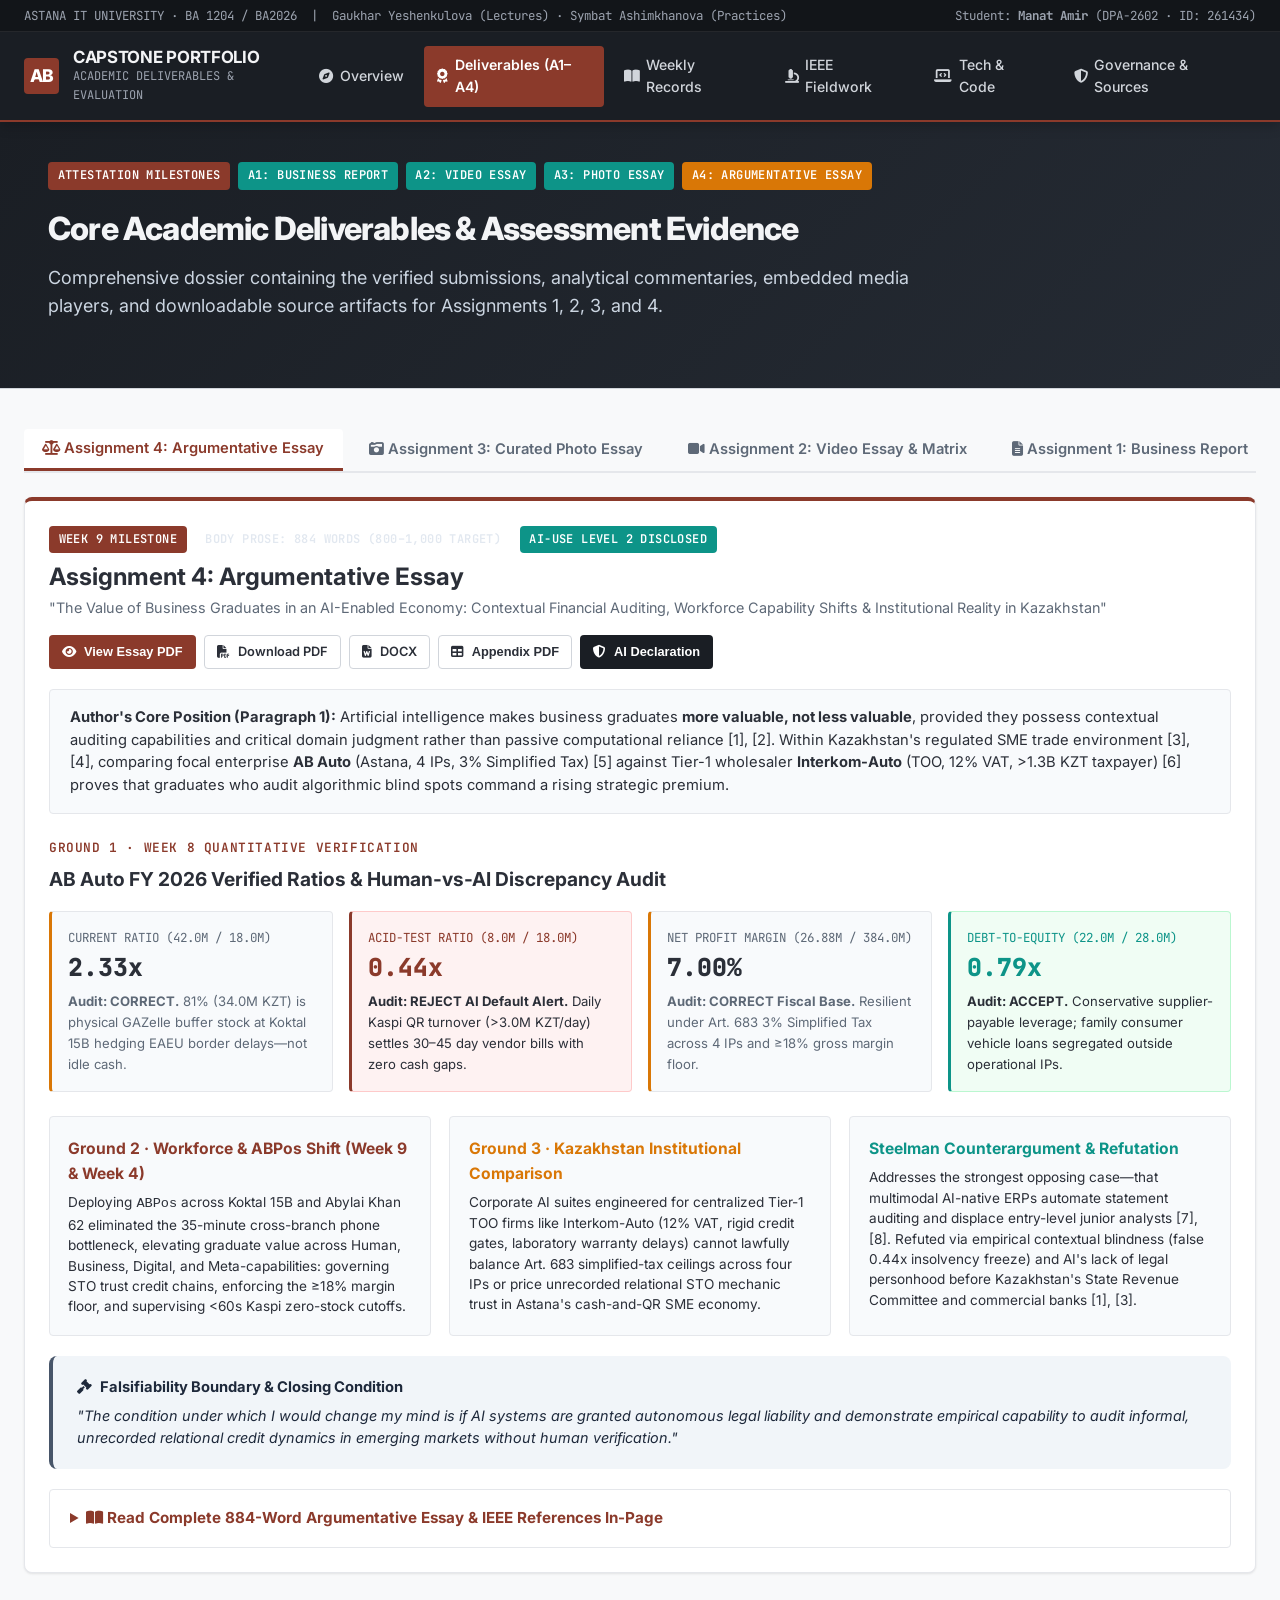
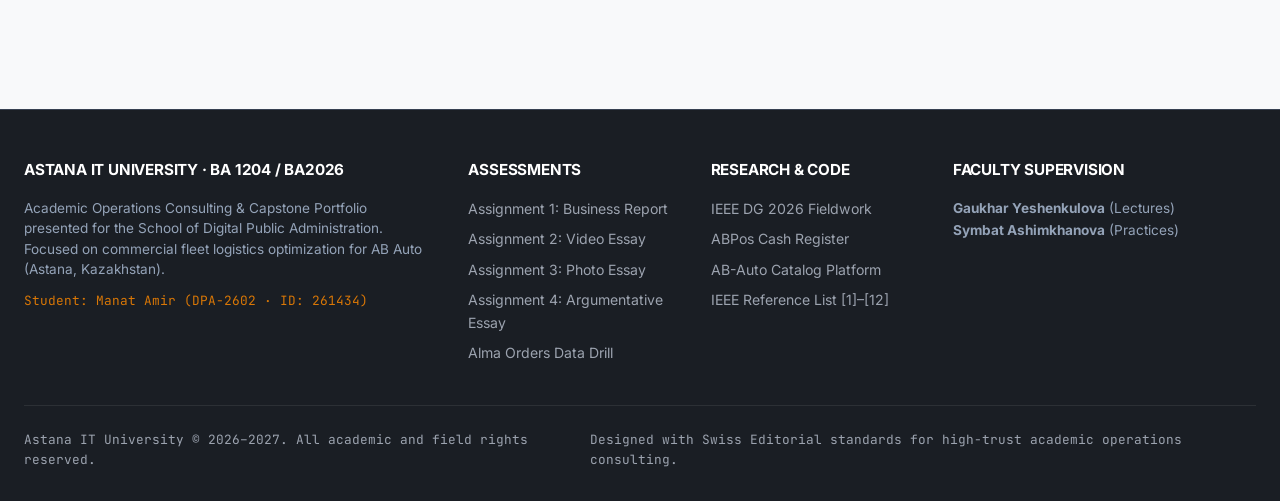
==== deliverables.html @ 792b7ac5 "Update capstone portfolio" ====
<!DOCTYPE html>
<html lang="en">
<head>
  <meta charset="UTF-8">
  <meta name="viewport" content="width=device-width, initial-scale=1.0">
  <title>Deliverables (A1–A4) | BA2026 Capstone Portfolio</title>
  <meta name="description" content="Major Attestation Deliverables: A1 Business Report, A2 Video Essay, A3 Curated Photo Essay, and A4 Argumentative Essay with verified financial ratios, visual plates, and governance controls.">
  <link rel="preconnect" href="https://fonts.googleapis.com">
  <link rel="preconnect" href="https://fonts.gstatic.com" crossorigin>
  <link href="https://fonts.googleapis.com/css2?family=Inter:wght@300;400;500;600;700;800&family=JetBrains+Mono:wght@400;500;600;700&display=swap" rel="stylesheet">
  <link rel="stylesheet" href="https://cdnjs.cloudflare.com/ajax/libs/font-awesome/6.5.2/css/all.min.css">
  <link rel="stylesheet" href="css/style.css">
</head>
<body>

  <!-- Top Academic Notification Bar -->
  <header class="site-header">
    <div class="top-bar">
      <div>
        <span>ASTANA IT UNIVERSITY · BA 1204 / BA2026</span> &nbsp;|&nbsp;
        <span>Gaukhar Yeshenkulova (Lectures) · Symbat Ashimkhanova (Practices)</span>
      </div>
      <div>
        <span>Student: <strong>Manat Amir</strong> (DPA-2602 · ID: 261434)</span>
      </div>
    </div>

    <div class="nav-container">
      <a href="index.html" class="brand-link">
        <div class="brand-logo">AB</div>
        <div class="brand-text">
          <h1>CAPSTONE PORTFOLIO</h1>
          <span>ACADEMIC DELIVERABLES & EVALUATION</span>
        </div>
      </a>

      <button class="mobile-nav-toggle" aria-label="Toggle navigation" aria-expanded="false">
        <i class="fas fa-bars"></i>
      </button>

      <nav class="main-nav">
        <a href="index.html" class="nav-link"><i class="fas fa-compass"></i> Overview</a>
        <a href="deliverables.html" class="nav-link active"><i class="fas fa-award"></i> Deliverables (A1–A4)</a>
        <a href="weekly-records.html" class="nav-link"><i class="fas fa-book-open"></i> Weekly Records</a>
        <a href="field-evidence.html" class="nav-link"><i class="fas fa-microscope"></i> IEEE Fieldwork</a>
        <a href="tech-code.html" class="nav-link"><i class="fas fa-laptop-code"></i> Tech & Code</a>
        <a href="governance-sources.html" class="nav-link"><i class="fas fa-shield-halved"></i> Governance & Sources</a>
      </nav>
    </div>
  </header>

  <!-- Hero Header -->
  <section class="section-hero" style="padding: 2.5rem 1.5rem;">
    <div class="container">
      <div class="hero-meta-badges">
        <span class="badge badge-crimson">Attestation Milestones</span>
        <span class="badge badge-emerald">A1: Business Report</span>
        <span class="badge badge-emerald">A2: Video Essay</span>
        <span class="badge badge-emerald">A3: Photo Essay</span>
        <span class="badge badge-amber">A4: Argumentative Essay</span>
      </div>
      <h1 class="hero-title" style="font-size: 2rem;">
        Core Academic Deliverables & Assessment Evidence
      </h1>
      <p class="hero-subtitle">
        Comprehensive dossier containing the verified submissions, analytical commentaries, embedded media players, and downloadable source artifacts for Assignments 1, 2, 3, and 4.
      </p>
    </div>
  </section>

  <!-- Main Content Container with Tabs -->
  <main class="container" data-tabs>

    <!-- Milestone Navigation Tabs -->
    <div class="tab-nav">
      <button class="tab-btn active" data-tab-target="a4-essay">
        <i class="fas fa-scale-balanced"></i> Assignment 4: Argumentative Essay
      </button>
      <button class="tab-btn" data-tab-target="a3-photo-essay">
        <i class="fas fa-camera-retro"></i> Assignment 3: Curated Photo Essay
      </button>
      <button class="tab-btn" data-tab-target="a2-video">
        <i class="fas fa-video"></i> Assignment 2: Video Essay & Matrix
      </button>
      <button class="tab-btn" data-tab-target="a1-report">
        <i class="fas fa-file-lines"></i> Assignment 1: Business Report
      </button>
    </div>

    <!-- ====================================================================
         TAB 0: ASSIGNMENT 4 (ARGUMENTATIVE ESSAY)
         ==================================================================== -->
    <div id="a4-essay" class="tab-content active">

      <div class="card" style="margin-bottom: 2rem; border-top: 4px solid var(--accent-crimson);">
        <div style="display: flex; justify-content: space-between; align-items: flex-start; flex-wrap: wrap; gap: 1rem; margin-bottom: 1.25rem;">
          <div>
            <div style="display: flex; align-items: center; gap: 0.5rem; margin-bottom: 0.25rem; flex-wrap: wrap;">
              <span class="badge badge-crimson">Week 9 Milestone</span>
              <span class="badge badge-dark">Body Prose: 884 Words (800–1,000 Target)</span>
              <span class="badge badge-emerald">AI-Use Level 2 Disclosed</span>
            </div>
            <h2 style="font-size: 1.5rem; font-weight: 700;">Assignment 4: Argumentative Essay</h2>
            <p style="font-size: 0.9rem; color: var(--text-muted);">
              "The Value of Business Graduates in an AI-Enabled Economy: Contextual Financial Auditing, Workforce Capability Shifts & Institutional Reality in Kazakhstan"
            </p>
          </div>
          <div style="display: flex; gap: 0.5rem; flex-wrap: wrap;">
            <button class="btn btn-crimson btn-sm" data-open-pdf="assets/docs/Amir_DPA2602_BA2026_A4_Essay.pdf" data-pdf-title="Assignment 4: Argumentative Essay (PDF)">
              <i class="fas fa-eye"></i> View Essay PDF
            </button>
            <a href="assets/docs/Amir_DPA2602_BA2026_A4_Essay.pdf" class="btn btn-outline btn-sm" download>
              <i class="fas fa-file-pdf"></i> Download PDF
            </a>
            <a href="assets/docs/Amir_DPA2602_BA2026_A4_Essay.docx" class="btn btn-outline btn-sm" download>
              <i class="fas fa-file-word"></i> DOCX
            </a>
            <button class="btn btn-outline btn-sm" data-open-pdf="assets/docs/Amir_DPA2602_BA2026_A4_Appendix.pdf" data-pdf-title="A4 Supporting Appendix & IEEE Evidence Folder">
              <i class="fas fa-table"></i> Appendix PDF
            </button>
            <button class="btn btn-dark btn-sm" data-open-pdf="assets/docs/Amir_DPA2602_BA2026_A4_AIDeclaration.pdf" data-pdf-title="A4 AI-Use Declaration (Level 2)">
              <i class="fas fa-shield-alt"></i> AI Declaration
            </button>
          </div>
        </div>

        <div style="background: #F8FAFC; border: 1px solid var(--border-subtle); padding: 1rem 1.25rem; border-radius: var(--radius-sm); font-size: 0.92rem; line-height: 1.55; margin-bottom: 1.5rem;">
          <strong>Author's Core Position (Paragraph 1):</strong> Artificial intelligence makes business graduates <strong>more valuable, not less valuable</strong>, provided they possess contextual auditing capabilities and critical domain judgment rather than passive computational reliance [1], [2]. Within Kazakhstan's regulated SME trade environment [3], [4], comparing focal enterprise <strong>AB Auto</strong> (Astana, 4 IPs, 3% Simplified Tax) [5] against Tier-1 wholesaler <strong>Interkom-Auto</strong> (TOO, 12% VAT, &gt;1.3B KZT taxpayer) [6] proves that graduates who audit algorithmic blind spots command a rising strategic premium.
        </div>

        <!-- Week 8 Verified Financial Ratios & Discrepancy Summary -->
        <div class="section-header" style="margin-bottom: 1rem;">
          <span class="section-tag">Ground 1 · Week 8 Quantitative Verification</span>
          <h3 style="font-size: 1.2rem; font-weight: 700;">AB Auto FY 2026 Verified Ratios & Human-vs-AI Discrepancy Audit</h3>
        </div>

        <div style="display: grid; grid-template-columns: repeat(auto-fit, minmax(230px, 1fr)); gap: 1rem; margin-bottom: 1.5rem;">
          <div style="background: #F8FAFC; border: 1px solid var(--border-subtle); border-left: 3px solid var(--accent-amber); padding: 1rem; border-radius: var(--radius-sm);">
            <div style="font-size: 0.78rem; font-family: var(--font-mono); color: var(--text-muted);">CURRENT RATIO (42.0M / 18.0M)</div>
            <div style="font-size: 1.55rem; font-weight: 800; font-family: var(--font-mono); color: var(--text-main);">2.33x</div>
            <div style="font-size: 0.82rem; color: var(--text-muted); margin-top: 0.25rem;">
              <strong>Audit: CORRECT.</strong> 81% (34.0M KZT) is physical GAZelle buffer stock at Koktal 15B hedging EAEU border delays—not idle cash.
            </div>
          </div>

          <div style="background: #FEF2F2; border: 1px solid #FECACA; border-left: 3px solid var(--accent-crimson); padding: 1rem; border-radius: var(--radius-sm);">
            <div style="font-size: 0.78rem; font-family: var(--font-mono); color: var(--accent-crimson);">ACID-TEST RATIO (8.0M / 18.0M)</div>
            <div style="font-size: 1.55rem; font-weight: 800; font-family: var(--font-mono); color: var(--accent-crimson);">0.44x</div>
            <div style="font-size: 0.82rem; color: var(--text-main); margin-top: 0.25rem;">
              <strong>Audit: REJECT AI Default Alert.</strong> Daily Kaspi QR turnover (&gt;3.0M KZT/day) settles 30–45 day vendor bills with zero cash gaps.
            </div>
          </div>

          <div style="background: #F8FAFC; border: 1px solid var(--border-subtle); border-left: 3px solid var(--accent-amber); padding: 1rem; border-radius: var(--radius-sm);">
            <div style="font-size: 0.78rem; font-family: var(--font-mono); color: var(--text-muted);">NET PROFIT MARGIN (26.88M / 384.0M)</div>
            <div style="font-size: 1.55rem; font-weight: 800; font-family: var(--font-mono); color: var(--text-main);">7.00%</div>
            <div style="font-size: 0.82rem; color: var(--text-muted); margin-top: 0.25rem;">
              <strong>Audit: CORRECT Fiscal Base.</strong> Resilient under Art. 683 3% Simplified Tax across 4 IPs and &ge;18% gross margin floor.
            </div>
          </div>

          <div style="background: #F0FDF4; border: 1px solid #BBF7D0; border-left: 3px solid var(--accent-emerald); padding: 1rem; border-radius: var(--radius-sm);">
            <div style="font-size: 0.78rem; font-family: var(--font-mono); color: var(--accent-emerald);">DEBT-TO-EQUITY (22.0M / 28.0M)</div>
            <div style="font-size: 1.55rem; font-weight: 800; font-family: var(--font-mono); color: var(--accent-emerald);">0.79x</div>
            <div style="font-size: 0.82rem; color: var(--text-main); margin-top: 0.25rem;">
              <strong>Audit: ACCEPT.</strong> Conservative supplier-payable leverage; family consumer vehicle loans segregated outside operational IPs.
            </div>
          </div>
        </div>

        <!-- Five-Part Argumentative Breakdown -->
        <div style="display: grid; grid-template-columns: repeat(auto-fit, minmax(280px, 1fr)); gap: 1.15rem; margin-bottom: 1.25rem;">
          <div style="background: #F8FAFC; border: 1px solid var(--border-subtle); padding: 1.15rem; border-radius: var(--radius-sm);">
            <h4 style="font-size: 0.98rem; font-weight: 700; color: var(--accent-crimson); margin-bottom: 0.4rem;">
              Ground 2 · Workforce & ABPos Shift (Week 9 & Week 4)
            </h4>
            <p style="font-size: 0.85rem; color: var(--text-main); line-height: 1.5;">
              Deploying <code>ABPos</code> across Koktal 15B and Abylai Khan 62 eliminated the 35-minute cross-branch phone bottleneck, elevating graduate value across Human, Business, Digital, and Meta-capabilities: governing STO trust credit chains, enforcing the &ge;18% margin floor, and supervising &lt;60s Kaspi zero-stock cutoffs.
            </p>
          </div>

          <div style="background: #F8FAFC; border: 1px solid var(--border-subtle); padding: 1.15rem; border-radius: var(--radius-sm);">
            <h4 style="font-size: 0.98rem; font-weight: 700; color: var(--accent-amber); margin-bottom: 0.4rem;">
              Ground 3 · Kazakhstan Institutional Comparison
            </h4>
            <p style="font-size: 0.85rem; color: var(--text-main); line-height: 1.5;">
              Corporate AI suites engineered for centralized Tier-1 TOO firms like Interkom-Auto (12% VAT, rigid credit gates, laboratory warranty delays) cannot lawfully balance Art. 683 simplified-tax ceilings across four IPs or price unrecorded relational STO mechanic trust in Astana's cash-and-QR SME economy.
            </p>
          </div>

          <div style="background: #F8FAFC; border: 1px solid var(--border-subtle); padding: 1.15rem; border-radius: var(--radius-sm);">
            <h4 style="font-size: 0.98rem; font-weight: 700; color: var(--accent-emerald); margin-bottom: 0.4rem;">
              Steelman Counterargument & Refutation
            </h4>
            <p style="font-size: 0.85rem; color: var(--text-main); line-height: 1.5;">
              Addresses the strongest opposing case—that multimodal AI-native ERPs automate statement auditing and displace entry-level junior analysts [7], [8]. Refuted via empirical contextual blindness (false 0.44x insolvency freeze) and AI's lack of legal personhood before Kazakhstan's State Revenue Committee and commercial banks [1], [3].
            </p>
          </div>
        </div>

        <!-- Mandatory Falsifiability Condition Callout -->
        <div class="alert alert-slate" style="margin-top: 1rem; margin-bottom: 1.25rem;">
          <div class="alert-title"><i class="fas fa-gavel"></i> Falsifiability Boundary & Closing Condition</div>
          <p style="font-size: 0.9rem; font-style: italic;">
            "The condition under which I would change my mind is if AI systems are granted autonomous legal liability and demonstrate empirical capability to audit informal, unrecorded relational credit dynamics in emerging markets without human verification."
          </p>
        </div>

        <!-- Native <details> Expandable Full Essay Reader (accessible to Find-in-page) -->
        <details style="border: 1px solid var(--border-subtle); border-radius: var(--radius-sm); background: #FFF; padding: 1rem 1.25rem;">
          <summary style="cursor: pointer; font-weight: 700; font-size: 0.95rem; color: var(--accent-crimson);">
            <i class="fas fa-book-open"></i> Read Complete 884-Word Argumentative Essay &amp; IEEE References In-Page
          </summary>
          <div style="margin-top: 1rem; padding-top: 1rem; border-top: 1px solid var(--border-subtle); font-size: 0.9rem; line-height: 1.65; color: var(--text-main); display: flex; flex-direction: column; gap: 0.9rem;">
            <div>
              <strong>1. Position (99 words)</strong><br>
              Artificial intelligence makes business graduates more valuable, not less valuable, provided they possess contextual auditing capabilities and critical domain judgment rather than passive computational reliance [1], [2]. As generative models reduce the marginal cost of routine calculation and document drafting toward zero, employer demand shifts decisively from clerical data compilation to institutional verification and accountable governance. Within Kazakhstan's regulated small-enterprise trade environment [3], [4], empirical comparison between focal enterprise AB Auto—a specialized GAZelle light commercial vehicle parts distributor in Astana [5]—and Tier-1 regional wholesaler Interkom-Auto [6] demonstrates that graduates who audit algorithmic blind spots command a rising strategic premium.
            </div>
            <div>
              <strong>2. Ground 1 — Financial Evidence (188 words)</strong><br>
              Financial ratio verification from Week 8 illustrates precisely where algorithmic output ends and graduate value begins. Independently auditing AB Auto's 2026 management accounts and ABPos point-of-sale logs established four baseline indicators: a Current Ratio of 2.33x (42.0M KZT current assets against 18.0M KZT current liabilities), an Acid-Test (Quick) Ratio of 0.44x (8.0M KZT quick cash assets divided by 18.0M KZT current liabilities, excluding 34.0M KZT in parts inventory), a Net Profit Margin of 7.0% (26.88M KZT annual net profit on 384.0M KZT sales), and a Debt-to-Equity ratio of 0.79x (22.0M KZT total liabilities to 28.0M KZT equity) [2], [5]. During our discrepancy audit, an automated AI financial interpreter flagged the 0.44x Acid-Test ratio—well below the textbook 1.0x benchmark [2]—as evidence of imminent bankruptcy and supplier default. A trained human manager, however, audits the operational reality behind the ledger: AB Auto deliberately holds 34.0M KZT in high-demand GAZelle assemblies to buffer cross-border freight delays while generating high daily cash turnover via Kaspi QR (&gt;3.0M KZT/day during peak fleet cycles) [5]. Consequently, supplier payables are settled continuously without cash-flow gaps, proving that financial interpretation without operational context destroys decision quality.
            </div>
            <div>
              <strong>3. Ground 2 — Organizational and Workforce Evidence (190 words)</strong><br>
              Workforce capability mapping from Week 9 and our Week 4 Human-AI operating model confirm that task automation elevates rather than eliminates graduate roles [1], [7], [8]. Deploying the custom ABPos inventory and register architecture across AB Auto's Koktal 15B central warehouse and Abylai Khan 62 retail branch eliminated the 35-minute cross-branch telephone stock-lookup bottleneck that previously paralyzed frontline operators [5]. Freed from repetitive phone polling and manual SKU transcription, the business graduate's contribution migrates upward across four complementary capability pillars [2], [8]. Digitally, the graduate supervises multi-hub database synchronization and automated Kaspi zero-stock delisting triggers rather than keying raw supplier invoices. From a business capability standpoint, the analyst enforces the owner's strict &ge;18% gross margin floor, preventing dynamic marketplace repricing from eroding profitability within AB Auto's 7.0% net margin structure [5]. Crucially, human and meta-capabilities become the enterprise's primary value drivers: cultivating multi-year trust chains with partnering auto repair stations (STOs), negotiating post-repair payment deferrals, and overriding low-confidence OCR part matches through mandatory tactile inspection before defective assemblies reach commercial fleets [1], [5]. Automation thus strips away low-wage clerical friction while magnifying accountable managerial coordination across physical and relational workflows.
            </div>
            <div>
              <strong>4. Ground 3 — Comparative Evidence (Kazakhstan Context) (138 words)</strong><br>
              Comparative benchmarking between Company B and Company A demonstrates why this human premium intensifies within Kazakhstan's institutional landscape [3], [4]. Interkom-Auto (Company A) operates as a consolidated Limited Liability Partnership (TOO) under the General Tax Regime with mandatory 12% VAT, contributing over 1.3B KZT in annual taxes while relying on rigid enterprise ERP credit scoring and multi-day warranty laboratory bureaucracy [6]. Conversely, AB Auto (Company B) operates across four decentralized Individual Proprietorships (IPs) under Article 683 of the Kazakhstan Tax Code, utilizing the 3% Simplified Tax Regime, rapid counter agility, and informal STO trade credit [3], [5]. Off-the-shelf corporate AI systems engineered for centralized firms like Interkom-Auto cannot lawfully balance statutory turnover caps across four IPs or price unrecorded relational mechanic trust in Astana's cash-and-QR SME economy without a human business analyst translating local institutional constraints [3], [4].
            </div>
            <div>
              <strong>5. Counterargument and Refutation (172 words)</strong><br>
              A rigorous opposing case contends that autonomous multimodal AI agents and AI-native ERP suites are rapidly moving beyond arithmetic to automate financial statement interpretation, primary customs manifest auditing, and variance reporting end-to-end [7], [8]. Because entry-level business graduates historically entered organizations as junior analysts performing precisely these diagnostic and reconciliation tasks, proponents of labor displacement argue that autonomous enterprise software compresses junior headcount, severs the entry-level apprenticeship ladder, and depresses graduate market value [8]. While this critique accurately predicts wage compression for passive spreadsheet operators, empirical evidence refutes broader graduate obsolescence on two structural grounds. First, autonomous agents suffer from severe contextual blindness: lacking physical access to Astana's repair economy, AI misdiagnosed AB Auto's 0.44x Acid-Test ratio as imminent insolvency [5], an error that would have frozen profitable STO credit lines if executed autonomously. Second, algorithms lack legal personhood; no AI system can bear fiduciary or statutory accountability before Kazakhstan's State Revenue Committee under Article 683 or sign binding representations to commercial banks when tax or solvency audits are contested [1], [3].
            </div>
            <div>
              <strong>6. Conclusion (97 words)</strong><br>
              Ultimately, artificial intelligence bifurcates rather than diminishes the graduate labor market: it penalizes graduates who merely replicate textbook formulas while rewarding those capable of auditing algorithmic errors against real operational cash flows, fiscal regimes, and stakeholder trust [1], [7]. At AB Auto, pairing ABPos digital speed with human liquidity verification and STO credit governance proves that technological leverage amplifies domain-literate managers [5]. The condition under which I would change my mind is if AI systems are granted autonomous legal liability and demonstrate empirical capability to audit informal, unrecorded relational credit dynamics in emerging markets without human verification.
            </div>
          </div>
        </details>

      </div>
    </div>

    <!-- ====================================================================
         TAB 1: ASSIGNMENT 3 (PHOTO ESSAY)
         ==================================================================== -->
    <div id="a3-photo-essay" class="tab-content">

      <!-- A3 Overview Card -->
      <div class="card" style="margin-bottom: 2rem; border-top: 4px solid var(--accent-crimson);">
        <div style="display: flex; justify-content: space-between; align-items: flex-start; flex-wrap: wrap; gap: 1rem; margin-bottom: 1rem;">
          <div>
            <div style="display: flex; align-items: center; gap: 0.5rem; margin-bottom: 0.25rem;">
              <span class="badge badge-crimson">Week 7 Milestone</span>
              <span class="badge badge-dark">Total Commentary: 460 Words</span>
            </div>
            <h2 style="font-size: 1.5rem; font-weight: 700;">Assignment 3: Curated Photo Essay</h2>
            <p style="font-size: 0.9rem; color: var(--text-muted);">
              "Customer, Technology, and Data Systems Reshaping Value in Astana Commercial Fleet Logistics"
            </p>
          </div>
          <div style="display: flex; gap: 0.5rem; flex-wrap: wrap;">
            <button class="btn btn-crimson btn-sm" data-open-pdf="assets/docs/Amir_DPA2602_BA2026_A3_PhotoEssay.pdf" data-pdf-title="Assignment 3: Photo Essay (PDF)">
              <i class="fas fa-eye"></i> View PDF
            </button>
            <a href="assets/docs/Amir_DPA2602_BA2026_A3_PhotoEssay.pdf" class="btn btn-outline btn-sm" download>
              <i class="fas fa-file-pdf"></i> Download PDF
            </a>
            <a href="assets/docs/Amir_DPA2602_BA2026_A3_PhotoEssay.pptx" class="btn btn-outline btn-sm" download>
              <i class="fas fa-file-powerpoint"></i> PPTX Deck
            </a>
            <button class="btn btn-dark btn-sm" data-open-pdf="assets/docs/Amir_DPA2602_BA2026_A3_AIDeclaration_FILLED.pdf" data-pdf-title="A3 AI-Use Declaration">
              <i class="fas fa-shield-alt"></i> AI Declaration
            </button>
          </div>
        </div>

        <div style="background: #F8FAFC; border: 1px solid var(--border-subtle); padding: 1rem; border-radius: var(--radius-sm); font-size: 0.9rem; line-height: 1.5;">
          <strong>Core Strategic Thesis:</strong> AB Auto (Company B) cuts B2B GAZelle counter lead time from 65 to &lt;15 minutes via AI OCR cataloging, Kaspi cutoffs, and QR bin routing, while human verification governs part quality, four-IP tax caps, and STO credit.
        </div>
      </div>

      <!-- Instructor Feedback Alert Box -->
      <div class="alert alert-amber">
        <div class="alert-title"><i class="fas fa-check-double"></i> Addressed Instructor Feedback (Symbat Ashimkhanova, Practices)</div>
        <p>
          1. <strong>Baseline KPI Traceability:</strong> The 65.0-minute baseline lead time is directly traced to the <em>September 2026 Koktal 15B In-Store Counter Order Logbook</em> across n = 45 morning peak orders (09:00–12:00), showing 35 minutes lost to phone stock checks.<br>
          2. <strong>Empirical 20-SKU Trial:</strong> Confirmed 89.3% reduction in cataloging time (42.0m to 4.5m) and automated zero-stock cutoff in 0.8m (<60 sec) on Russian KraftTech vs. Chinese LYNX clutches.<br>
          3. <strong>Operational Plates:</strong> All 10 high-resolution visual plates rendered below include exact source lines, IEEE citations, and analytical commentaries totaling 460 words (strictly within the 400–500 word limit).
        </p>
      </div>

      <!-- 10 Visual Plates Gallery -->
      <div class="section-header" style="margin-top: 2rem;">
        <span class="section-tag">Visual Plate Archive</span>
        <h3 class="section-heading">Curated 10-Visual Plate Exhibition</h3>
      </div>

      <!-- Visual 1 -->
      <div class="visual-card">
        <div class="visual-img-wrap">
          <img src="assets/visuals/visual_1.png" alt="Visual 1: Operational Architecture">
        </div>
        <div class="visual-body">
          <div class="visual-header">
            <h4 class="visual-title">Visual 1: Dual-Hub Operational Architecture & 4-IP Tax Structure</h4>
            <div>
              <span class="visual-badge">SECTION 1: OVERVIEW</span> &nbsp;
              <span class="word-count-badge">49 words</span>
            </div>
          </div>
          <div class="visual-source">
            <strong>Source:</strong> Author's operational architecture diagram compiled from AB Auto 4-IP registration records and Interkom-Auto B2B portal data [4], [5], [6], [8]. [Layout formatted with Level 2 AI script assistance].
          </div>
          <p class="visual-commentary">
            AB Auto (Company B) creates urban logistics value in Astana by supplying GAZelle spare parts across its Koktal 15B warehouse and Abylai Khan 62 counter under four Individual Proprietorships (IPs) [4, 5, 8]. Unlike Interkom-Auto's (Company A) ERP, AB Auto pairs AI speed with human governance [1, 3, 6].
          </p>
        </div>
      </div>

      <!-- Visual 2 -->
      <div class="visual-card">
        <div class="visual-img-wrap">
          <img src="assets/visuals/visual_2.png" alt="Visual 2: Customer Segmentation">
        </div>
        <div class="visual-body">
          <div class="visual-header">
            <h4 class="visual-title">Visual 2: B2B & B2C Customer Segmentation and Five-Stage Counter Journey</h4>
            <div>
              <span class="visual-badge">SECTION 2: CUSTOMERS (WEEK 6)</span> &nbsp;
              <span class="word-count-badge">43 words</span>
            </div>
          </div>
          <div class="visual-source">
            <strong>Source:</strong> Author's customer journey map synthesized from Weekly Record 6 field interviews and Koktal 15B counter STO credit notebooks [1], [4], [7], [8]. [Layout formatted with Level 2 AI script assistance].
          </div>
          <p class="visual-commentary">
            Weekly Record 6 segments buyers into partnering repair garages (STOs) using five-to-seven-year debt ledgers, corporate fleets like Stolichny Khleb LLP requiring electronic tax invoices (ESF), and cash-sensitive drivers [4, 8]. Because breakdowns halt deliveries, rapid counter dispatch drives value across segments [1, 7].
          </p>
        </div>
      </div>

      <!-- Visual 3 -->
      <div class="visual-card">
        <div class="visual-img-wrap">
          <img src="assets/visuals/visual_3.png" alt="Visual 3: Fleet Downtime Economics">
        </div>
        <div class="visual-body">
          <div class="visual-header">
            <h4 class="visual-title">Visual 3: Fleet Downtime Economics & September 2026 Koktal Logbook Baseline KPI</h4>
            <div>
              <span class="visual-badge">SECTION 2: DOWNTIME ECONOMICS</span> &nbsp;
              <span class="word-count-badge">47 words</span>
            </div>
          </div>
          <div class="visual-source">
            <strong>Source:</strong> Author's time-motion chart from AB Auto's September 2026 Koktal 15B In-Store Counter Order Logbook (n = 45 morning peak B2B orders) and Astana freight data [1], [4], [7]. [Level 2 AI-formatted chart].
          </div>
          <p class="visual-commentary">
            Immobilized GAZelle vans cost fleets over 25,000 KZT daily in lost revenue [4, 7]. Auditing the September 2026 in-store counter order logbook at Koktal 15B (n = 45 peak orders) established our 65-minute baseline Order-to-Dispatch Lead Time, including 35 minutes lost to cross-hub phone checks [1, 4].
          </p>
        </div>
      </div>

      <!-- Visual 4 -->
      <div class="visual-card">
        <div class="visual-img-wrap">
          <img src="assets/visuals/visual_4.png" alt="Visual 4: Omnichannel Touchpoints">
        </div>
        <div class="visual-body">
          <div class="visual-header">
            <h4 class="visual-title">Visual 4: Omnichannel Counter Touchpoints & Ethical Dual-Brand Positioning</h4>
            <div>
              <span class="visual-badge">SECTION 2: TOUCHPOINTS</span> &nbsp;
              <span class="word-count-badge">40 words</span>
            </div>
          </div>
          <div class="visual-source">
            <strong>Source:</strong> Author's omnichannel touchpoint and brand trade-off matrix from Koktal 15B price lists, EAEU freight logs, and Kaspi rules [1], [2], [4], [9]. [Layout formatted with Level 2 AI script assistance].
          </div>
          <p class="visual-commentary">
            One-to-three-day EAEU border delays deplete Russian KraftTech OEM stock, forcing trade-offs with Chinese LYNX substitutes [2, 4]. Across WhatsApp, counter, and Kaspi QR touchpoints, advisors preserve mechanic trust via mandatory verbal warranty disclosures rather than rigid scripts [1, 4, 9].
          </p>
        </div>
      </div>

      <!-- Visual 5 -->
      <div class="visual-card">
        <div class="visual-img-wrap">
          <img src="assets/visuals/visual_5.png" alt="Visual 5: 5 Ps Comparison">
        </div>
        <div class="visual-body">
          <div class="visual-header">
            <h4 class="visual-title">Visual 5: Structured 5 Ps Comparison — Analogue vs. Governed Human + AI Marketing</h4>
            <div>
              <span class="visual-badge">SECTION 3: 5 PS COMPARISON (WEEK 6)</span> &nbsp;
              <span class="word-count-badge">44 words</span>
            </div>
          </div>
          <div class="visual-source">
            <strong>Source:</strong> Author's Week 6 5 Ps marketing evaluation across AB Auto's 4 IPs and OpenStax Ch. 11–12 frameworks [1], [2], [3], [8]. [Layout formatted with Level 2 AI script assistance].
          </div>
          <p class="visual-commentary">
            Comparing human-only versus AI-supported marketing across the 5 Ps shows multimodal vision accelerates OEM cross-referencing, whereas unchecked pricing automation threatens tax compliance [1, 3]. Thus, the Owner enforces an 18% gross margin floor and balances turnover across four IPs under Article 683 [2, 8].
          </p>
        </div>
      </div>

      <!-- Visual 6 -->
      <div class="visual-card">
        <div class="visual-img-wrap">
          <img src="assets/visuals/visual_6.png" alt="Visual 6: Kaspi Trial">
        </div>
        <div class="visual-body">
          <div class="visual-header">
            <h4 class="visual-title">Visual 6: Empirical Kaspi Shop Cataloging & Zero-Stock Cutoff Performance</h4>
            <div>
              <span class="visual-badge">SECTION 3: EMPIRICAL TRIAL (WEEK 6)</span> &nbsp;
              <span class="word-count-badge">42 words</span>
            </div>
          </div>
          <div class="visual-source">
            <strong>Source:</strong> Author's Week 6 empirical trial on n = 20 GAZelle clutch/suspension SKUs on Kaspi Shop and abavto.tilda.ws [1], [4], [5], [9]. [Level 2 AI-formatted chart].
          </div>
          <p class="visual-commentary">
            Our Week 6 trial on 20 GAZelle SKUs proved AI-assisted OCR cataloging cuts Kaspi Shop listing time from 42 to 4.5 minutes and automates zero-stock delisting in under 60 seconds, preventing penalties while preserving human control over cash-versus-QR spreads [1, 5, 9].
          </p>
        </div>
      </div>

      <!-- Visual 7 -->
      <div class="visual-card">
        <div class="visual-img-wrap">
          <img src="assets/visuals/visual_7.png" alt="Visual 7: 5-Stage Workflow">
        </div>
        <div class="visual-body">
          <div class="visual-header">
            <h4 class="visual-title">Visual 7: Five-Stage AI/Data Workflow with Mandatory Stage 3 Tactile Verification</h4>
            <div>
              <span class="visual-badge">SECTION 4: WORKFLOW (WEEK 7)</span> &nbsp;
              <span class="word-count-badge">50 words</span>
            </div>
          </div>
          <div class="visual-source">
            <strong>Source:</strong> Author's Week 7 AI/Data workflow diagram integrating OpenStax Ch. 13 MIS principles and Koktal 15B operational gates [1], [3], [4]. [Layout formatted with Level 2 AI script assistance].
          </div>
          <p class="visual-commentary">
            To eliminate the 35-minute lookup bottleneck, our Week 7 workflow links EAEU invoice and WhatsApp photo intake (Stage 1) to OCR stock matching across four IPs (Stage 2), followed by Senior Storekeeper tactile audits of casting stamps and gasket seals within two minutes (Stage 3) before release [1, 3, 4].
          </p>
        </div>
      </div>

      <!-- Visual 8 -->
      <div class="visual-card">
        <div class="visual-img-wrap">
          <img src="assets/visuals/visual_8.png" alt="Visual 8: QR Bin Layout">
        </div>
        <div class="visual-body">
          <div class="visual-header">
            <h4 class="visual-title">Visual 8: Koktal 15B QR Bin-Tracking Layout & Lead-Time Reduction Waterfall</h4>
            <div>
              <span class="visual-badge">SECTION 4: WAREHOUSE ROUTING</span> &nbsp;
              <span class="word-count-badge">44 words</span>
            </div>
          </div>
          <div class="visual-source">
            <strong>Source:</strong> Author's Koktal 15B warehouse schematic and lead-time waterfall from the September 2026 in-store counter order logbook [1], [2], [4]. [Layout formatted with Level 2 AI script assistance].
          </div>
          <p class="visual-commentary">
            Replacing unindexed shelving at Koktal 15B with mobile QR zone routing cuts physical picking from 7 to 3.5 minutes and eliminates phone delays, reducing Order-to-Dispatch Lead Time from the 65-minute September 2026 Koktal logbook baseline to 11.5 minutes—below our 15-minute target [1, 2, 4].
          </p>
        </div>
      </div>

      <!-- Visual 9 -->
      <div class="visual-card">
        <div class="visual-img-wrap">
          <img src="assets/visuals/visual_9.png" alt="Visual 9: Risk Register">
        </div>
        <div class="visual-body">
          <div class="visual-header">
            <h4 class="visual-title">Visual 9: Seven-Row Governance Risk Register, 15-Min Escalation & 12-Hour Fallback</h4>
            <div>
              <span class="visual-badge">SECTION 5: GOVERNANCE & FALLBACK</span> &nbsp;
              <span class="word-count-badge">58 words</span>
            </div>
          </div>
          <div class="visual-source">
            <strong>Source:</strong> Author's Week 7 Governance Risk Register incorporating CERT/CC controls and Koktal 15B Monday 09:00 stress-test protocols [1], [4], [10]. [Layout formatted with Level 2 AI script assistance].
          </div>
          <p class="visual-commentary">
            Our seven-row risk register enforces CERT/CC two-factor security and strict triggers: if OCR confidence drops below 85% or price variance exceeds &plusmn;10%, review escalates from Senior Storekeeper (2m) to Store Manager (5m) and Owner (15m max) [1, 4, 10]. During Monday 09:00 outages, staff use laminated bin maps and paper ledgers, syncing to 1C within 12 hours [4].
          </p>
        </div>
      </div>

      <!-- Visual 10 -->
      <div class="visual-card">
        <div class="visual-img-wrap">
          <img src="assets/visuals/visual_10.png" alt="Visual 10: Roadmap & Verdicts">
        </div>
        <div class="visual-body">
          <div class="visual-header">
            <h4 class="visual-title">Visual 10: Actionable Implementation Roadmap & Company A → Company B Transfer Verdicts</h4>
            <div>
              <span class="visual-badge">SECTION 6: TRANSFER VERDICTS</span> &nbsp;
              <span class="word-count-badge">43 words</span>
            </div>
          </div>
          <div class="visual-source">
            <strong>Source:</strong> Author's comparative transfer evaluation of Interkom-Auto (Company A) vs. AB Auto (Company B) and 12-week roadmap [1], [3], [4], [6]. [Layout formatted with Level 2 AI script assistance].
          </div>
          <p class="visual-commentary">
            Comparing Interkom-Auto [6], we adopt API zero-stock cutoffs and adapt QR bin routing and human-verified OCR invoice intake [1, 3]. However, we reject Interkom's robotic conveyors and algorithmic credit scoring, which would destroy AB Auto's five-to-seven-year informal STO mechanic credit relationships [4, 6].
          </p>
        </div>
      </div>

    </div>

    <!-- ====================================================================
         TAB 2: ASSIGNMENT 2 (VIDEO ESSAY)
         ==================================================================== -->
    <div id="a2-video" class="tab-content">
      <div class="card" style="margin-bottom: 2rem; border-top: 4px solid var(--accent-amber);">
        <div style="display: flex; justify-content: space-between; align-items: flex-start; flex-wrap: wrap; gap: 1rem; margin-bottom: 1.25rem;">
          <div>
            <div style="display: flex; align-items: center; gap: 0.5rem; margin-bottom: 0.25rem;">
              <span class="badge badge-amber">Attestation 1</span>
              <span class="badge badge-dark">Video Script: 458 Words</span>
              <span class="badge badge-emerald">4-Minute Video Essay</span>
            </div>
            <h2 style="font-size: 1.5rem; font-weight: 700;">Assignment 2: Video Essay & Human–AI Operating Model</h2>
            <p style="font-size: 0.9rem; color: var(--text-muted);">
              "The Human–AI Operating Model for AB Auto: Bottleneck Elimination & Task Allocation"
            </p>
          </div>
          <div style="display: flex; gap: 0.5rem; flex-wrap: wrap;">
            <a href="https://youtu.be/2hJ2DnxRMEQ" target="_blank" rel="noopener noreferrer" class="btn btn-crimson btn-sm">
              <i class="fab fa-youtube"></i> Watch on YouTube
            </a>
            <button class="btn btn-outline btn-sm" data-open-pdf="assets/docs/Manat_Amir_DPA2602_BA2026_A2_Script.pdf" data-pdf-title="Assignment 2: Video Script">
              <i class="fas fa-file-text"></i> Read Script
            </button>
            <button class="btn btn-dark btn-sm" data-open-pdf="assets/docs/Amir_DPA2602_BA2026_A2_Evidence.pdf" data-pdf-title="A2 Evidence Dossier">
              <i class="fas fa-file-pdf"></i> A2 Evidence Dossier
            </button>
          </div>
        </div>

        <!-- Embedded YouTube Video -->
        <div style="position: relative; padding-bottom: 56.25%; height: 0; overflow: hidden; border-radius: var(--radius-md); background: #000; margin-bottom: 1.5rem; border: 1px solid var(--border-dark);">
          <iframe 
            src="https://www.youtube.com/embed/2hJ2DnxRMEQ" 
            title="Assignment 2 Video Essay - Manat Amir (DPA-2602)" 
            style="position: absolute; top: 0; left: 0; width: 100%; height: 100%; border: 0;" 
            allow="accelerometer; autoplay; clipboard-write; encrypted-media; gyroscope; picture-in-picture" 
            allowfullscreen>
          </iframe>
        </div>

        <!-- Video Transcript Breakdown -->
        <div class="section-header">
          <span class="section-tag">Script Breakdown</span>
          <h3 style="font-size: 1.2rem; font-weight: 700;">Four-Minute Narrative Structure</h3>
        </div>

        <div style="display: flex; flex-direction: column; gap: 1rem;">
          <div style="background: #F8FAFC; border-left: 3px solid var(--accent-crimson); padding: 0.85rem 1.25rem; border-radius: var(--radius-sm);">
            <div style="font-family: var(--font-mono); font-size: 0.78rem; font-weight: 700; color: var(--accent-crimson);">
              [0:00 – 0:30] OPENING POSITION & NON-DELEGABLE ACCOUNTABILITY
            </div>
            <p style="font-size: 0.88rem; color: var(--text-main); margin-top: 0.25rem;">
              "For AB Auto, AI must execute high-volume data matching and inventory visibility, while humans must retain non-delegable accountability for trade credit risks, physical parts verification, and supplier warranty negotiations [1], [3]. AI cannot bear legal or financial liabilities [2]."
            </p>
          </div>

          <div style="background: #F8FAFC; border-left: 3px solid var(--accent-amber); padding: 0.85rem 1.25rem; border-radius: var(--radius-sm);">
            <div style="font-family: var(--font-mono); font-size: 0.78rem; font-weight: 700; color: var(--accent-amber);">
              [0:30 – 1:15] CORE PROCESS & THE 35-MINUTE BOTTLENECK
            </div>
            <p style="font-size: 0.88rem; color: var(--text-main); margin-top: 0.25rem;">
              "Currently, commercial GAZelle fleet mechanics face an average order-to-dispatch lead time of 65 minutes during morning peaks [4]. The primary bottleneck is Step 3: manually verifying warehouse bin balances and placing phone calls between Koktal 15B and Abylai Khan, which consumes up to 35 minutes [4]."
            </p>
          </div>

          <div style="background: #F8FAFC; border-left: 3px solid var(--accent-emerald); padding: 0.85rem 1.25rem; border-radius: var(--radius-sm);">
            <div style="font-family: var(--font-mono); font-size: 0.78rem; font-weight: 700; color: var(--accent-emerald);">
              [1:15 – 2:45] THE FOUR TASK ALLOCATION CATEGORIES
            </div>
            <p style="font-size: 0.88rem; color: var(--text-main); margin-top: 0.25rem;">
              "Automated (queries & Kaspi zero-stock delisting); AI Executes with Human Review (OCR manifest intake with Senior Storekeeper verification); Human + AI (counter part matching with credit limit tools); Human Only (physical heavy part staging and STO credit debt negotiations). Crucially, Senior Storekeeper physically inspects casting stamps before release in &lt;2 minutes [1]."
            </p>
          </div>

          <div style="background: #F8FAFC; border-left: 3px solid #4B5563; padding: 0.85rem 1.25rem; border-radius: var(--radius-sm);">
            <div style="font-family: var(--font-mono); font-size: 0.78rem; font-weight: 700; color: #4B5563);">
              [2:45 – 4:00] COMPARISON WITH INTERKOM-AUTO & CLOSE
            </div>
            <p style="font-size: 0.88rem; color: var(--text-main); margin-top: 0.25rem;">
              "We adopt Interkom's automated inventory triggers and adapt invoice OCR [1, 2]. However, we reject algorithmic credit scoring and robotic conveyors [4]. In Astana, AB Auto's moat is informal trust and debt ledgers with local fleet mechanics; replacing this with rigid automated scoring would destroy customer retention [4]."
            </p>
          </div>
        </div>

      </div>
    </div>

    <!-- ====================================================================
         TAB 3: ASSIGNMENT 1 (BUSINESS REPORT)
         ==================================================================== -->
    <div id="a1-report" class="tab-content">
      <div class="card" style="margin-bottom: 2rem; border-top: 4px solid var(--accent-crimson);">
        <div style="display: flex; justify-content: space-between; align-items: flex-start; flex-wrap: wrap; gap: 1rem; margin-bottom: 1.25rem;">
          <div>
            <div style="display: flex; align-items: center; gap: 0.5rem; margin-bottom: 0.25rem;">
              <span class="badge badge-crimson">Week 3 Milestone</span>
              <span class="badge badge-dark">Word Count: 1,288 Words</span>
            </div>
            <h2 style="font-size: 1.5rem; font-weight: 700;">Assignment 1: Business Report</h2>
            <p style="font-size: 0.9rem; color: var(--text-muted);">
              "Comparative Environmental, Operational, and Fiscal Analysis: Company B (AB Auto) vs. Company A (Interkom-Auto)"
            </p>
          </div>
          <div style="display: flex; gap: 0.5rem; flex-wrap: wrap;">
            <button class="btn btn-crimson btn-sm" data-open-pdf="assets/docs/Amir_DPA2602_BA2026_A1_BusinessReport.pdf" data-pdf-title="Assignment 1: Business Report">
              <i class="fas fa-eye"></i> View PDF
            </button>
            <a href="assets/docs/Amir_DPA2602_BA2026_A1_BusinessReport.pdf" class="btn btn-outline btn-sm" download>
              <i class="fas fa-file-pdf"></i> Download PDF
            </a>
          </div>
        </div>

        <!-- Executive Synthesis of A1 -->
        <div style="display: grid; grid-template-columns: repeat(auto-fit, minmax(280px, 1fr)); gap: 1.25rem; margin-bottom: 1.5rem;">
          <div style="background: #F8FAFC; border: 1px solid var(--border-subtle); padding: 1.25rem; border-radius: var(--radius-sm);">
            <h4 style="font-size: 1rem; font-weight: 700; color: var(--accent-crimson); margin-bottom: 0.5rem;">
              1. 4-IP Tax Architecture (Art. 683)
            </h4>
            <p style="font-size: 0.85rem; color: var(--text-main); line-height: 1.5;">
              Bypasses mandatory 12% VAT registration and 20% CIT by operating across 4 family-owned Individual Proprietorships (IPs). Aggregate revenues remain within simplified tax ceilings (3% tax rate under Art. 683, RK Tax Code), eliminating corporate accounting overhead.
            </p>
          </div>

          <div style="background: #F8FAFC; border: 1px solid var(--border-subtle); padding: 1.25rem; border-radius: var(--radius-sm);">
            <h4 style="font-size: 1rem; font-weight: 700; color: var(--accent-amber); margin-bottom: 0.5rem;">
              2. Debt Segregation Strategy
            </h4>
            <p style="font-size: 0.85rem; color: var(--text-main); line-height: 1.5;">
              To preserve business borrowing capacity, major physical capital assets (such as a Toyota Land Cruiser 300) are financed through personal consumer loans held by extended family members rather than the operational IPs, shielding enterprise credit ratings.
            </p>
          </div>

          <div style="background: #F8FAFC; border: 1px solid var(--border-subtle); padding: 1.25rem; border-radius: var(--radius-sm);">
            <h4 style="font-size: 1rem; font-weight: 700; color: var(--accent-emerald); margin-bottom: 0.5rem;">
              3. Relational Trust vs. Bureaucracy
            </h4>
            <p style="font-size: 0.85rem; color: var(--text-main); line-height: 1.5;">
              45% of B2B revenue comes from 4–5 core partner auto repair garages (STOs) with 5–7 years of relational trust. While Interkom imposes multi-day laboratory warranty tests and automated credit checks, AB Auto maintains instant counter dispatch via physical debt ledgers.
            </p>
          </div>
        </div>

        <!-- Embedded Fallback Object -->
        <div style="border: 1px solid var(--border-subtle); border-radius: var(--radius-md); overflow: hidden; background: #FFF; padding: 1.5rem; text-align: center;">
          <h4 style="font-size: 1.05rem; font-weight: 700; margin-bottom: 0.5rem;">Embedded Document Preview</h4>
          <p style="font-size: 0.88rem; color: var(--text-muted); margin-bottom: 1rem;">
            You can preview the full 1,288-word Business Report in high resolution or open it in the interactive modal viewer.
          </p>
          <button class="btn btn-crimson" data-open-pdf="assets/docs/Amir_DPA2602_BA2026_A1_BusinessReport.pdf" data-pdf-title="Assignment 1: Business Report">
            <i class="fas fa-expand"></i> Launch Interactive PDF Reader
          </button>
        </div>

      </div>
    </div>

  </main>

  <!-- Global Footer -->
  <footer class="site-footer">
    <div class="footer-grid">
      <div class="footer-col">
        <h4>ASTANA IT UNIVERSITY · BA 1204 / BA2026</h4>
        <p style="font-size: 0.85rem; line-height: 1.5; margin-top: 0.5rem; color: #94A3B8;">
          Academic Operations Consulting & Capstone Portfolio presented for the School of Digital Public Administration. Focused on commercial fleet logistics optimization for AB Auto (Astana, Kazakhstan).
        </p>
        <p style="font-size: 0.8rem; margin-top: 0.75rem; font-family: var(--font-mono); color: var(--accent-amber);">
          Student: Manat Amir (DPA-2602 · ID: 261434)
        </p>
      </div>

      <div class="footer-col">
        <h4>ASSESSMENTS</h4>
        <ul class="footer-links">
          <li><a href="deliverables.html#a1-report">Assignment 1: Business Report</a></li>
          <li><a href="deliverables.html#a2-video">Assignment 2: Video Essay</a></li>
          <li><a href="deliverables.html#a3-photo-essay">Assignment 3: Photo Essay</a></li>
          <li><a href="deliverables.html#a4-essay">Assignment 4: Argumentative Essay</a></li>
          <li><a href="weekly-records.html#alma-drill">Alma Orders Data Drill</a></li>
        </ul>
      </div>

      <div class="footer-col">
        <h4>RESEARCH & CODE</h4>
        <ul class="footer-links">
          <li><a href="field-evidence.html">IEEE DG 2026 Fieldwork</a></li>
          <li><a href="tech-code.html#abpos">ABPos Cash Register</a></li>
          <li><a href="tech-code.html#ab-auto-website">AB-Auto Catalog Platform</a></li>
          <li><a href="governance-sources.html#references">IEEE Reference List [1]–[12]</a></li>
        </ul>
      </div>

      <div class="footer-col">
        <h4>FACULTY SUPERVISION</h4>
        <p style="font-size: 0.85rem; color: #94A3B8;">
          <strong>Gaukhar Yeshenkulova</strong> (Lectures)<br>
          <strong>Symbat Ashimkhanova</strong> (Practices)
        </p>
      </div>
    </div>

    <div class="footer-bottom">
      <div>Astana IT University © 2026–2027. All academic and field rights reserved.</div>
      <div>Designed with Swiss Editorial standards for high-trust academic operations consulting.</div>
    </div>
  </footer>

  <!-- Modal PDF Viewer Placeholder -->
  <div id="pdfModal" class="modal-overlay" role="dialog" aria-modal="true" aria-labelledby="modalPdfTitle">
    <div class="modal-box">
      <div class="modal-header">
        <h3 id="modalPdfTitle">Academic Document Viewer</h3>
        <div style="display: flex; gap: 0.5rem; align-items: center;">
          <a id="modalPdfDownload" href="#" class="btn btn-amber btn-sm" download><i class="fas fa-download"></i> Download</a>
          <button class="modal-close-btn" aria-label="Close modal">&times;</button>
        </div>
      </div>
      <div class="modal-body">
        <iframe id="modalPdfFrame" src="" title="PDF Document Viewer"></iframe>
      </div>
    </div>
  </div>

  <script src="js/main.js"></script>
</body>
</html>
---- css/style.css ----
/* ==========================================================================
   BA 1204 / BA2026 Capstone Portfolio - Swiss Editorial Theme
   Student: Manat Amir (DPA-2602, ID: 261434)
   Astana IT University · School of Digital Public Administration
   ========================================================================== */

:root {
  --bg-primary: #F8F9FA;
  --bg-secondary: #EDF0F4;
  --bg-card: #FFFFFF;
  --bg-dark: #1A1E24;
  --bg-dark-surface: #252B34;
  --bg-dark-elevated: #2F3642;

  --text-main: #2B2F38;
  --text-muted: #5E6977;
  --text-light: #F3F4F6;
  --text-light-muted: #9CA3AF;

  --border-subtle: #E5E7EB;
  --border-medium: #D1D5DB;
  --border-dark: #374151;

  --accent-crimson: #8B3A2B;
  --accent-crimson-hover: #722E21;
  --accent-crimson-bg: rgba(139, 58, 43, 0.08);

  --accent-amber: #D97706;
  --accent-amber-hover: #B45309;
  --accent-amber-bg: rgba(217, 119, 6, 0.1);

  --accent-emerald: #0D9488;
  --accent-emerald-bg: rgba(13, 148, 136, 0.1);

  --accent-blue: #2563EB;
  --accent-blue-bg: rgba(37, 99, 235, 0.08);

  --font-sans: 'Inter', -apple-system, BlinkMacSystemFont, "Segoe UI", Roboto, sans-serif;
  --font-mono: 'JetBrains Mono', SFMono-Regular, Menlo, Monaco, Consolas, monospace;

  --shadow-sm: 0 1px 3px rgba(0,0,0,0.06), 0 1px 2px rgba(0,0,0,0.04);
  --shadow-md: 0 4px 6px -1px rgba(0,0,0,0.07), 0 2px 4px -1px rgba(0,0,0,0.04);
  --shadow-lg: 0 10px 15px -3px rgba(0,0,0,0.08), 0 4px 6px -2px rgba(0,0,0,0.04);
  --shadow-xl: 0 20px 25px -5px rgba(0,0,0,0.1), 0 10px 10px -5px rgba(0,0,0,0.04);

  --radius-sm: 4px;
  --radius-md: 8px;
  --radius-lg: 12px;
  --radius-full: 9999px;

  --transition: all 0.2s cubic-bezier(0.16, 1, 0.3, 1);
}

*, *::before, *::after {
  box-sizing: border-box;
  margin: 0;
  padding: 0;
}

html {
  font-size: 16px;
  scroll-behavior: smooth;
  -webkit-text-size-adjust: 100%;
}

body {
  font-family: var(--font-sans);
  background-color: var(--bg-primary);
  color: var(--text-main);
  line-height: 1.6;
  -webkit-font-smoothing: antialiased;
  -moz-osx-font-smoothing: grayscale;
}

/* ==========================================================================
   Header & Navigation
   ========================================================================== */
.site-header {
  background-color: var(--bg-dark);
  color: var(--text-light);
  position: sticky;
  top: 0;
  z-index: 1000;
  border-bottom: 2px solid var(--accent-crimson);
  box-shadow: 0 4px 12px rgba(0,0,0,0.2);
}

.top-bar {
  background-color: rgba(0,0,0,0.3);
  padding: 0.35rem 1.5rem;
  font-size: 0.78rem;
  display: flex;
  justify-content: space-between;
  align-items: center;
  border-bottom: 1px solid rgba(255,255,255,0.08);
  font-family: var(--font-mono);
  color: var(--text-light-muted);
}

.top-bar a {
  color: var(--accent-amber);
  text-decoration: none;
  font-weight: 500;
}

.top-bar a:hover {
  text-decoration: underline;
}

.nav-container {
  max-width: 1320px;
  margin: 0 auto;
  padding: 0.85rem 1.5rem;
  display: flex;
  justify-content: space-between;
  align-items: center;
}

.brand-link {
  display: flex;
  align-items: center;
  gap: 0.85rem;
  text-decoration: none;
  color: var(--text-light);
}

.brand-logo {
  width: 36px;
  height: 36px;
  background-color: var(--accent-crimson);
  color: #FFF;
  border-radius: var(--radius-sm);
  display: flex;
  align-items: center;
  justify-content: center;
  font-weight: 800;
  font-size: 1.1rem;
  letter-spacing: -0.5px;
}

.brand-text h1 {
  font-size: 1.05rem;
  font-weight: 700;
  letter-spacing: -0.3px;
  line-height: 1.2;
}

.brand-text span {
  font-size: 0.75rem;
  color: var(--text-light-muted);
  font-family: var(--font-mono);
  display: block;
}

.main-nav {
  display: flex;
  gap: 0.4rem;
  align-items: center;
}

.nav-link {
  color: #D1D5DB;
  text-decoration: none;
  padding: 0.5rem 0.85rem;
  font-size: 0.88rem;
  font-weight: 500;
  border-radius: var(--radius-sm);
  transition: var(--transition);
  display: inline-flex;
  align-items: center;
  gap: 0.4rem;
}

.nav-link:hover {
  color: #FFF;
  background-color: rgba(255,255,255,0.08);
}

.nav-link.active {
  color: #FFF;
  background-color: var(--accent-crimson);
  font-weight: 600;
}

.mobile-nav-toggle {
  display: none;
  background: none;
  border: 1px solid rgba(255,255,255,0.2);
  color: #FFF;
  font-size: 1.2rem;
  padding: 0.4rem 0.65rem;
  border-radius: var(--radius-sm);
  cursor: pointer;
}

/* ==========================================================================
   Layout Containers & Section Typography
   ========================================================================== */
.container {
  max-width: 1320px;
  margin: 0 auto;
  padding: 2.5rem 1.5rem;
}

.section-hero {
  background: linear-gradient(135deg, var(--bg-dark) 0%, var(--bg-dark-surface) 100%);
  color: var(--text-light);
  padding: 3.5rem 1.5rem;
  border-bottom: 1px solid var(--border-medium);
}

.section-hero .container {
  padding-top: 0;
  padding-bottom: 0;
}

.hero-meta-badges {
  display: flex;
  flex-wrap: wrap;
  gap: 0.5rem;
  margin-bottom: 1.25rem;
}

.badge {
  display: inline-flex;
  align-items: center;
  gap: 0.35rem;
  padding: 0.25rem 0.6rem;
  font-size: 0.75rem;
  font-family: var(--font-mono);
  font-weight: 600;
  border-radius: var(--radius-sm);
  text-transform: uppercase;
  letter-spacing: 0.4px;
}

.badge-crimson {
  background-color: var(--accent-crimson);
  color: #FFF;
}

.badge-amber {
  background-color: var(--accent-amber);
  color: #FFF;
}

.badge-emerald {
  background-color: var(--accent-emerald);
  color: #FFF;
}

.badge-dark {
  background-color: rgba(255,255,255,0.12);
  color: #E2E8F0;
  border: 1px solid rgba(255,255,255,0.15);
}

.badge-outline {
  background: transparent;
  border: 1px solid var(--border-medium);
  color: var(--text-muted);
}

.hero-title {
  font-size: 2.25rem;
  font-weight: 800;
  line-height: 1.2;
  letter-spacing: -0.8px;
  margin-bottom: 1rem;
}

.hero-title span {
  color: var(--accent-amber);
}

.hero-subtitle {
  font-size: 1.125rem;
  color: #CBD5E1;
  max-width: 900px;
  line-height: 1.55;
  margin-bottom: 1.75rem;
}

.hero-stats-row {
  display: grid;
  grid-template-columns: repeat(auto-fit, minmax(220px, 1fr));
  gap: 1.25rem;
  margin-top: 2rem;
}

.hero-stat-card {
  background-color: rgba(255,255,255,0.05);
  border: 1px solid rgba(255,255,255,0.1);
  border-radius: var(--radius-md);
  padding: 1.25rem;
  backdrop-filter: blur(8px);
}

.hero-stat-val {
  font-family: var(--font-mono);
  font-size: 1.85rem;
  font-weight: 700;
  color: #FFF;
  line-height: 1.1;
  display: flex;
  align-items: baseline;
  gap: 0.35rem;
}

.hero-stat-val small {
  font-size: 0.85rem;
  font-weight: 500;
  color: var(--accent-amber);
}

.hero-stat-label {
  font-size: 0.82rem;
  color: var(--text-light-muted);
  margin-top: 0.4rem;
  font-weight: 500;
}

/* ==========================================================================
   Section Headers & Cards
   ========================================================================== */
.section-header {
  margin-bottom: 2rem;
}

.section-tag {
  font-family: var(--font-mono);
  font-size: 0.8rem;
  color: var(--accent-crimson);
  font-weight: 600;
  text-transform: uppercase;
  letter-spacing: 0.6px;
  margin-bottom: 0.35rem;
  display: block;
}

.section-heading {
  font-size: 1.75rem;
  font-weight: 700;
  letter-spacing: -0.5px;
  color: var(--text-main);
  line-height: 1.3;
}

.section-desc {
  color: var(--text-muted);
  font-size: 1rem;
  margin-top: 0.5rem;
  max-width: 800px;
}

.card {
  background: var(--bg-card);
  border: 1px solid var(--border-subtle);
  border-radius: var(--radius-md);
  padding: 1.5rem;
  box-shadow: var(--shadow-sm);
  transition: var(--transition);
}

.card:hover {
  box-shadow: var(--shadow-md);
  border-color: var(--border-medium);
}

/* ==========================================================================
   Comparison Grid (Company A vs Company B)
   ========================================================================== */
.comparison-grid {
  display: grid;
  grid-template-columns: 1fr 1fr;
  gap: 1.5rem;
  margin-top: 1.5rem;
}

.company-card {
  border-radius: var(--radius-md);
  padding: 1.75rem;
  border: 1px solid var(--border-subtle);
  background-color: #FFFFFF;
  box-shadow: var(--shadow-sm);
  transition: all 0.25s cubic-bezier(0.16, 1, 0.3, 1);
  position: relative;
}

.company-card:hover {
  box-shadow: 0 12px 24px -6px rgba(0, 0, 0, 0.09), 0 4px 10px -2px rgba(0, 0, 0, 0.04);
  transform: translateY(-2px);
}

/* Company B: Orange (#EA580C) + Deep Slate/Navy (#0F172A) */
.company-card.company-b {
  border-top: 4px solid #EA580C;
  background-color: #FFFFFF;
}

.company-card.company-b:hover {
  border-color: #FED7AA;
  border-top-color: #EA580C;
}

.company-card.company-b .company-name {
  color: #0F172A;
}

.company-card.company-b .company-role {
  color: #C2410C;
  font-weight: 600;
}

.company-card.company-b .param-label {
  color: #0F172A;
  font-weight: 600;
}

.company-card.company-b .param-label-icon {
  color: #EA580C;
  margin-right: 0.4rem;
  font-size: 0.82rem;
}

/* Company A: Teal (#0D9488) + Deep Slate/Navy (#0F172A) */
.company-card.company-a {
  border-top: 4px solid #0D9488;
  background-color: #FFFFFF;
}

.company-card.company-a:hover {
  border-color: #99F6E4;
  border-top-color: #0D9488;
}

.company-card.company-a .company-name {
  color: #0F172A;
}

.company-card.company-a .company-role {
  color: #0F766E;
  font-weight: 600;
}

.company-card.company-a .param-label {
  color: #0F172A;
  font-weight: 600;
}

.company-card.company-a .param-label-icon {
  color: #0D9488;
  margin-right: 0.4rem;
  font-size: 0.82rem;
}

/* Badges for Comparison Grid */
.badge-company-b {
  background-color: #EA580C;
  color: #FFFFFF;
  font-family: var(--font-mono);
  font-size: 0.72rem;
  font-weight: 700;
  letter-spacing: 0.5px;
  padding: 0.28rem 0.65rem;
  border-radius: var(--radius-sm);
  display: inline-flex;
  align-items: center;
  gap: 0.35rem;
}

.badge-company-a {
  background-color: #0F172A;
  color: #2DD4BF;
  border: 1px solid rgba(17, 94, 89, 0.6);
  font-family: var(--font-mono);
  font-size: 0.72rem;
  font-weight: 700;
  letter-spacing: 0.5px;
  padding: 0.28rem 0.65rem;
  border-radius: var(--radius-sm);
  display: inline-flex;
  align-items: center;
  gap: 0.35rem;
}

.badge-taxpayer {
  background-color: #F0FDFA;
  color: #115E59;
  border: 1px solid #99F6E4;
  font-family: var(--font-mono);
  font-size: 0.72rem;
  font-weight: 700;
  letter-spacing: 0.4px;
  padding: 0.28rem 0.65rem;
  border-radius: var(--radius-sm);
  display: inline-flex;
  align-items: center;
  gap: 0.35rem;
}

.company-header {
  display: flex;
  justify-content: space-between;
  align-items: flex-start;
  margin-bottom: 1.25rem;
  padding-bottom: 1rem;
  border-bottom: 1px solid var(--border-subtle);
  gap: 1rem;
}

.company-logo-container {
  width: 44px;
  height: 44px;
  min-width: 44px;
  border-radius: 9999px;
  background-color: #FFFFFF;
  display: flex;
  align-items: center;
  justify-content: center;
  overflow: hidden;
  padding: 2px;
  box-shadow: 0 1px 3px rgba(0,0,0,0.08);
}

.company-logo-container.logo-b {
  border: 1px solid #FED7AA;
}

.company-logo-container.logo-a {
  border: 1px solid #CCFBF1;
}

.company-logo-container img {
  width: 100%;
  height: 100%;
  object-fit: contain;
}

.company-name {
  font-size: 1.35rem;
  font-weight: 700;
  letter-spacing: -0.3px;
}

.company-role {
  font-size: 0.82rem;
  font-family: var(--font-mono);
  margin-top: 0.25rem;
}

.param-list {
  display: flex;
  flex-direction: column;
  gap: 0.85rem;
}

.param-item {
  display: grid;
  grid-template-columns: minmax(175px, 1.3fr) 2.5fr;
  font-size: 0.88rem;
  line-height: 1.5;
  align-items: baseline;
  gap: 0.75rem;
}

.param-label {
  font-weight: 600;
  color: var(--text-main);
  white-space: nowrap;
}

.param-value {
  color: var(--text-main);
}

/* ==========================================================================
   Process Waterfall & Metrics Table
   ========================================================================== */
.waterfall-container {
  display: flex;
  flex-direction: column;
  gap: 0.75rem;
  margin: 1.5rem 0;
}

.waterfall-step {
  display: grid;
  grid-template-columns: 80px 220px 1fr 100px;
  align-items: center;
  background: #FFF;
  border: 1px solid var(--border-subtle);
  border-radius: var(--radius-sm);
  padding: 0.75rem 1rem;
  gap: 1rem;
  font-size: 0.88rem;
}

.waterfall-step.highlight-bottleneck {
  border-left: 4px solid var(--accent-crimson);
  background: #FFF5F5;
}

.waterfall-step.highlight-eliminated {
  border-left: 4px solid var(--accent-emerald);
  background: #F0FDF4;
}

.waterfall-num {
  font-family: var(--font-mono);
  font-weight: 700;
  color: var(--text-muted);
}

.waterfall-title {
  font-weight: 600;
}

.waterfall-bar-wrap {
  width: 100%;
  background: #E5E7EB;
  height: 10px;
  border-radius: var(--radius-full);
  overflow: hidden;
}

.waterfall-bar-fill {
  height: 100%;
  border-radius: var(--radius-full);
  background: var(--accent-crimson);
}

.waterfall-bar-fill.future {
  background: var(--accent-emerald);
}

.waterfall-time {
  font-family: var(--font-mono);
  font-weight: 700;
  text-align: right;
  font-size: 0.85rem;
}

/* ==========================================================================
   Alerts & Callouts
   ========================================================================== */
.alert {
  padding: 1.25rem 1.5rem;
  border-radius: var(--radius-md);
  margin: 1.5rem 0;
  border-left: 4px solid;
  font-size: 0.92rem;
  line-height: 1.55;
}

.alert-title {
  font-weight: 700;
  margin-bottom: 0.35rem;
  display: flex;
  align-items: center;
  gap: 0.5rem;
}

.alert-amber {
  background: var(--accent-amber-bg);
  border-color: var(--accent-amber);
  color: #92400E;
}

.alert-crimson {
  background: var(--accent-crimson-bg);
  border-color: var(--accent-crimson);
  color: #722E21;
}

.alert-emerald {
  background: var(--accent-emerald-bg);
  border-color: var(--accent-emerald);
  color: #065F46;
}

.alert-slate {
  background: #F1F5F9;
  border-color: #475569;
  color: #1E293B;
}

/* ==========================================================================
   Data Tables
   ========================================================================== */
.table-responsive {
  width: 100%;
  overflow-x: auto;
  margin: 1.25rem 0;
  border: 1px solid var(--border-subtle);
  border-radius: var(--radius-md);
  background: #FFF;
}

.data-table {
  width: 100%;
  border-collapse: collapse;
  font-size: 0.88rem;
  text-align: left;
}

.data-table th {
  background-color: var(--bg-dark);
  color: #FFF;
  font-weight: 600;
  padding: 0.75rem 1rem;
  font-family: var(--font-sans);
  font-size: 0.82rem;
  text-transform: uppercase;
  letter-spacing: 0.4px;
}

.data-table td {
  padding: 0.8rem 1rem;
  border-top: 1px solid var(--border-subtle);
  color: var(--text-main);
  vertical-align: top;
}

.data-table tr:hover td {
  background-color: #F8FAFC;
}

.data-table td.code-cell {
  font-family: var(--font-mono);
  font-size: 0.82rem;
}

/* ==========================================================================
   Tabs Component
   ========================================================================== */
.tab-nav {
  display: flex;
  gap: 0.5rem;
  border-bottom: 2px solid var(--border-subtle);
  margin-bottom: 1.5rem;
  overflow-x: auto;
  padding-bottom: 2px;
}

.tab-btn {
  background: none;
  border: none;
  padding: 0.65rem 1.15rem;
  font-family: var(--font-sans);
  font-size: 0.92rem;
  font-weight: 600;
  color: var(--text-muted);
  cursor: pointer;
  border-radius: var(--radius-sm) var(--radius-sm) 0 0;
  transition: var(--transition);
  white-space: nowrap;
}

.tab-btn:hover {
  color: var(--text-main);
  background-color: rgba(0,0,0,0.03);
}

.tab-btn.active {
  color: var(--accent-crimson);
  border-bottom: 3px solid var(--accent-crimson);
  margin-bottom: -2px;
  background-color: #FFF;
}

.tab-content {
  display: none;
}

.tab-content.active {
  display: block;
}

/* ==========================================================================
   Visual Card & Gallery
   ========================================================================== */
.visual-card {
  background: #FFF;
  border: 1px solid var(--border-subtle);
  border-radius: var(--radius-md);
  overflow: hidden;
  box-shadow: var(--shadow-sm);
  margin-bottom: 2rem;
}

.visual-img-wrap {
  position: relative;
  background-color: #0F172A;
  text-align: center;
  border-bottom: 1px solid var(--border-subtle);
}

.visual-img-wrap img {
  max-width: 100%;
  height: auto;
  display: block;
  margin: 0 auto;
}

.visual-body {
  padding: 1.5rem;
}

.visual-header {
  display: flex;
  justify-content: space-between;
  align-items: baseline;
  gap: 1rem;
  margin-bottom: 0.75rem;
}

.visual-title {
  font-size: 1.15rem;
  font-weight: 700;
}

.visual-badge {
  font-family: var(--font-mono);
  font-size: 0.75rem;
  color: var(--accent-crimson);
  font-weight: 700;
}

.visual-source {
  font-size: 0.82rem;
  color: var(--text-muted);
  font-style: italic;
  margin-bottom: 0.85rem;
  padding-bottom: 0.75rem;
  border-bottom: 1px dashed var(--border-subtle);
}

.visual-commentary {
  font-size: 0.94rem;
  line-height: 1.6;
  color: var(--text-main);
}

.word-count-badge {
  font-family: var(--font-mono);
  font-size: 0.75rem;
  background: #F1F5F9;
  padding: 0.15rem 0.45rem;
  border-radius: var(--radius-sm);
  color: #475569;
}

/* ==========================================================================
   Buttons & Links
   ========================================================================== */
.btn {
  display: inline-flex;
  align-items: center;
  justify-content: center;
  gap: 0.5rem;
  padding: 0.65rem 1.25rem;
  font-size: 0.88rem;
  font-weight: 600;
  border-radius: var(--radius-sm);
  text-decoration: none;
  cursor: pointer;
  transition: var(--transition);
  border: 1px solid transparent;
}

.btn-crimson {
  background-color: var(--accent-crimson);
  color: #FFF;
}

.btn-crimson:hover {
  background-color: var(--accent-crimson-hover);
  color: #FFF;
}

.btn-amber {
  background-color: var(--accent-amber);
  color: #FFF;
}

.btn-amber:hover {
  background-color: var(--accent-amber-hover);
  color: #FFF;
}

.btn-dark {
  background-color: var(--bg-dark);
  color: #FFF;
}

.btn-dark:hover {
  background-color: var(--bg-dark-surface);
  color: #FFF;
}

.btn-outline {
  background-color: transparent;
  border-color: var(--border-medium);
  color: var(--text-main);
}

.btn-outline:hover {
  background-color: var(--bg-secondary);
  border-color: var(--border-dark);
}

.btn-sm {
  padding: 0.35rem 0.75rem;
  font-size: 0.8rem;
}

/* ==========================================================================
   Code Showcase & Architecture Blocks
   ========================================================================== */
.code-block {
  background: var(--bg-dark);
  color: #F8FAFC;
  border-radius: var(--radius-md);
  overflow: hidden;
  margin: 1.25rem 0;
  font-family: var(--font-mono);
  font-size: 0.85rem;
  border: 1px solid var(--border-dark);
}

.code-header {
  background: var(--bg-dark-surface);
  padding: 0.6rem 1rem;
  display: flex;
  justify-content: space-between;
  align-items: center;
  border-bottom: 1px solid var(--border-dark);
  font-size: 0.78rem;
  color: var(--text-light-muted);
}

.code-body {
  padding: 1.25rem;
  overflow-x: auto;
  line-height: 1.5;
}

/* ==========================================================================
   Modal PDF & Media Viewer
   ========================================================================== */
.modal-overlay {
  display: none;
  position: fixed;
  top: 0;
  left: 0;
  width: 100%;
  height: 100%;
  background: rgba(0,0,0,0.75);
  z-index: 2000;
  align-items: center;
  justify-content: center;
  padding: 1.5rem;
}

.modal-overlay.active {
  display: flex;
}

.modal-box {
  background: #FFF;
  border-radius: var(--radius-md);
  width: 100%;
  max-width: 1100px;
  height: 90vh;
  display: flex;
  flex-direction: column;
  overflow: hidden;
  box-shadow: var(--shadow-xl);
}

.modal-header {
  padding: 0.85rem 1.25rem;
  background: var(--bg-dark);
  color: #FFF;
  display: flex;
  justify-content: space-between;
  align-items: center;
}

.modal-header h3 {
  font-size: 1rem;
  font-weight: 600;
}

.modal-close-btn {
  background: none;
  border: none;
  color: #FFF;
  font-size: 1.25rem;
  cursor: pointer;
  padding: 0.2rem 0.5rem;
  border-radius: var(--radius-sm);
}

.modal-close-btn:hover {
  background: rgba(255,255,255,0.15);
}

.modal-body {
  flex: 1;
  background: #525659;
  position: relative;
}

.modal-body iframe, .modal-body object {
  width: 100%;
  height: 100%;
  border: none;
}

/* ==========================================================================
   Footer
   ========================================================================== */
.site-footer {
  background-color: var(--bg-dark);
  color: var(--text-light-muted);
  border-top: 1px solid var(--border-dark);
  padding: 3rem 1.5rem 2rem;
  font-size: 0.88rem;
  margin-top: 4rem;
}

.footer-grid {
  max-width: 1320px;
  margin: 0 auto;
  display: grid;
  grid-template-columns: 2fr 1fr 1fr 1.5fr;
  gap: 2.5rem;
  margin-bottom: 2.5rem;
}

.footer-col h4 {
  color: #FFF;
  font-size: 0.95rem;
  font-weight: 700;
  margin-bottom: 1rem;
  letter-spacing: -0.2px;
}

.footer-links {
  list-style: none;
  display: flex;
  flex-direction: column;
  gap: 0.5rem;
}

.footer-links a {
  color: var(--text-light-muted);
  text-decoration: none;
  transition: var(--transition);
}

.footer-links a:hover {
  color: #FFF;
}

.footer-bottom {
  max-width: 1320px;
  margin: 0 auto;
  padding-top: 1.5rem;
  border-top: 1px solid rgba(255,255,255,0.08);
  display: flex;
  justify-content: space-between;
  align-items: center;
  font-size: 0.8rem;
  font-family: var(--font-mono);
}

/* ==========================================================================
   Responsive Breakpoints
   ========================================================================== */
@media (max-width: 1024px) {
  .comparison-grid {
    grid-template-columns: 1fr;
  }
  .footer-grid {
    grid-template-columns: 1fr 1fr;
  }
}

@media (max-width: 768px) {
  .top-bar {
    display: none;
  }
  .main-nav {
    display: none;
    position: absolute;
    top: 100%;
    left: 0;
    width: 100%;
    background-color: var(--bg-dark);
    flex-direction: column;
    padding: 1rem;
    border-top: 1px solid var(--border-dark);
    box-shadow: 0 10px 15px rgba(0,0,0,0.3);
  }
  .main-nav.show {
    display: flex;
  }
  .mobile-nav-toggle {
    display: block;
  }
  .hero-title {
    font-size: 1.75rem;
  }
  .waterfall-step {
    grid-template-columns: 1fr;
    gap: 0.5rem;
  }
  .footer-grid {
    grid-template-columns: 1fr;
  }
  .footer-bottom {
    flex-direction: column;
    gap: 0.75rem;
    text-align: center;
  }
}
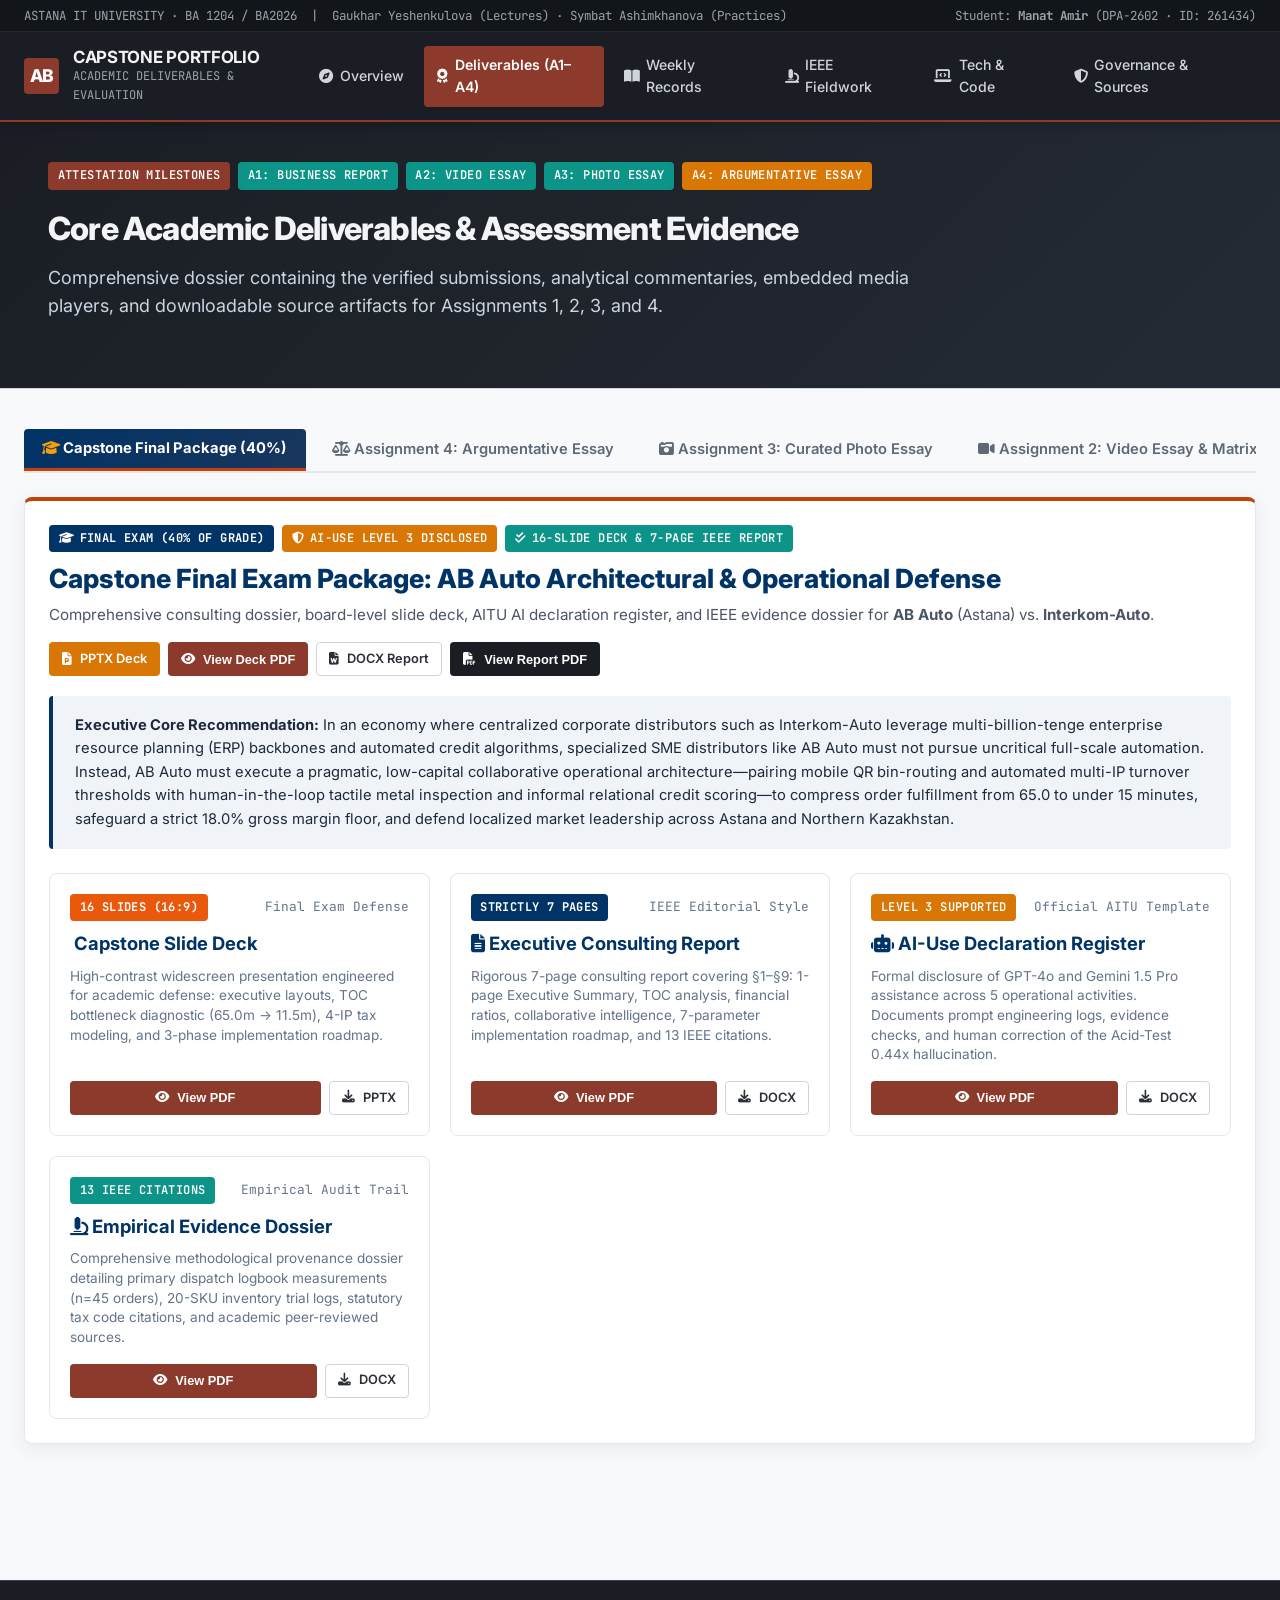
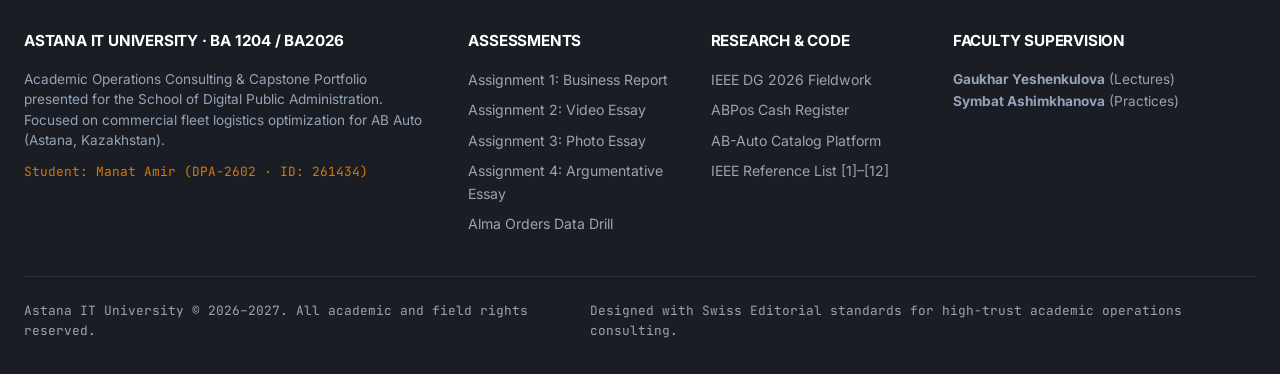
==== commit ce5da770: "Upload Capstone final documents and update portfolio pages" ====
--- a/deliverables.html
+++ b/deliverables.html
@@ -73,7 +73,10 @@
 
     <!-- Milestone Navigation Tabs -->
     <div class="tab-nav">
-      <button class="tab-btn active" data-tab-target="a4-essay">
+      <button class="tab-btn active" data-tab-target="capstone-final" style="background: linear-gradient(135deg, #003366 0%, #1A365D 100%); color: #FFF; font-weight: 700; border-bottom: 3px solid #C2410C;">
+        <i class="fas fa-graduation-cap" style="color: #F59E0B;"></i> Capstone Final Package (40%)
+      </button>
+      <button class="tab-btn" data-tab-target="a4-essay">
         <i class="fas fa-scale-balanced"></i> Assignment 4: Argumentative Essay
       </button>
       <button class="tab-btn" data-tab-target="a3-photo-essay">
@@ -88,9 +91,155 @@
     </div>
 
     <!-- ====================================================================
+         TAB: CAPSTONE FINAL EXAM DEFENSE PACKAGE (40%)
+         ==================================================================== -->
+    <div id="capstone-final" class="tab-content active">
+
+      <!-- Official Defense Announcement Card -->
+      <div class="card" style="margin-bottom: 2rem; border-top: 4px solid #C2410C; background: #FFFFFF; box-shadow: 0 4px 20px rgba(0, 51, 102, 0.08);">
+        <div style="display: flex; justify-content: space-between; align-items: flex-start; flex-wrap: wrap; gap: 1rem; margin-bottom: 1.25rem;">
+          <div>
+            <div style="display: flex; align-items: center; gap: 0.5rem; margin-bottom: 0.35rem; flex-wrap: wrap;">
+              <span class="badge" style="background: #003366; color: #FFFFFF; font-weight: 700;"><i class="fas fa-graduation-cap"></i> Final Exam (40% of Grade)</span>
+              <span class="badge badge-amber"><i class="fas fa-shield-halved"></i> AI-Use Level 3 Disclosed</span>
+              <span class="badge badge-emerald"><i class="fas fa-check-double"></i> 16-Slide Deck &amp; 7-Page IEEE Report</span>
+            </div>
+            <h2 style="font-size: 1.65rem; font-weight: 800; color: #003366; margin-top: 0.25rem;">
+              Capstone Final Exam Package: AB Auto Architectural &amp; Operational Defense
+            </h2>
+            <p style="font-size: 0.95rem; color: #4A5568; line-height: 1.5; margin-top: 0.25rem;">
+              Comprehensive consulting dossier, board-level slide deck, AITU AI declaration register, and IEEE evidence dossier for <strong>AB Auto</strong> (Astana) vs. <strong>Interkom-Auto</strong>.
+            </p>
+          </div>
+          <div style="display: flex; gap: 0.5rem; flex-wrap: wrap;">
+            <a href="assets/docs/MANAT_DPA2602_BA2026_Capstone_Deck.pptx" class="btn btn-amber btn-sm" download>
+              <i class="fas fa-file-powerpoint"></i> PPTX Deck
+            </a>
+            <button class="btn btn-crimson btn-sm" data-open-pdf="assets/docs/MANAT_DPA2602_BA2026_Capstone_Deck.pdf" data-pdf-title="Capstone Defense Deck (16 Slides PDF)">
+              <i class="fas fa-eye"></i> View Deck PDF
+            </button>
+            <a href="assets/docs/MANAT_DPA2602_BA2026_Capstone_Report.docx" class="btn btn-outline btn-sm" download>
+              <i class="fas fa-file-word"></i> DOCX Report
+            </a>
+            <button class="btn btn-dark btn-sm" data-open-pdf="assets/docs/MANAT_DPA2602_BA2026_Capstone_Report.pdf" data-pdf-title="Capstone Executive Consulting Report (7 Pages PDF)">
+              <i class="fas fa-file-pdf"></i> View Report PDF
+            </button>
+          </div>
+        </div>
+
+        <div style="background: #F0F4F8; border-left: 4px solid #003366; padding: 1.1rem 1.35rem; border-radius: 4px; font-size: 0.92rem; line-height: 1.6; margin-bottom: 1.5rem; color: #1E293B;">
+          <strong>Executive Core Recommendation:</strong> In an economy where centralized corporate distributors such as Interkom-Auto leverage multi-billion-tenge enterprise resource planning (ERP) backbones and automated credit algorithms, specialized SME distributors like AB Auto must not pursue uncritical full-scale automation. Instead, AB Auto must execute a pragmatic, low-capital collaborative operational architecture—pairing mobile QR bin-routing and automated multi-IP turnover thresholds with human-in-the-loop tactile metal inspection and informal relational credit scoring—to compress order fulfillment from 65.0 to under 15 minutes, safeguard a strict 18.0% gross margin floor, and defend localized market leadership across Astana and Northern Kazakhstan.
+        </div>
+
+        <!-- 4 Deliverable Cards Grid -->
+        <div style="display: grid; grid-template-columns: repeat(auto-fit, minmax(290px, 1fr)); gap: 1.25rem;">
+          
+          <!-- Card 1: Slide Deck -->
+          <div style="border: 1px solid #E2E8F0; border-radius: 8px; padding: 1.25rem; background: #FFFFFF; display: flex; flex-direction: column; justify-content: space-between;">
+            <div>
+              <div style="display: flex; justify-content: space-between; align-items: center; margin-bottom: 0.5rem;">
+                <span class="badge" style="background: #EA580C; color: #FFF; font-weight: 700;">16 Slides (16:9)</span>
+                <span style="font-size: 0.8rem; font-family: var(--font-mono); color: #64748B;">Final Exam Defense</span>
+              </div>
+              <h3 style="font-size: 1.15rem; font-weight: 700; color: #003366; margin-bottom: 0.5rem;">
+                <i class="fas fa-presentation-screen text-amber"></i> Capstone Slide Deck
+              </h3>
+              <p style="font-size: 0.85rem; color: #64748B; line-height: 1.45; margin-bottom: 1rem;">
+                High-contrast widescreen presentation engineered for academic defense: executive layouts, TOC bottleneck diagnostic (65.0m &rarr; 11.5m), 4-IP tax modeling, and 3-phase implementation roadmap.
+              </p>
+            </div>
+            <div style="display: flex; gap: 0.5rem; flex-wrap: wrap; margin-top: auto;">
+              <button class="btn btn-crimson btn-sm" style="flex: 1;" data-open-pdf="assets/docs/MANAT_DPA2602_BA2026_Capstone_Deck.pdf" data-pdf-title="Capstone Slide Deck (16:9 PDF)">
+                <i class="fas fa-eye"></i> View PDF
+              </button>
+              <a href="assets/docs/MANAT_DPA2602_BA2026_Capstone_Deck.pptx" class="btn btn-outline btn-sm" download>
+                <i class="fas fa-download"></i> PPTX
+              </a>
+            </div>
+          </div>
+
+          <!-- Card 2: Executive Report -->
+          <div style="border: 1px solid #E2E8F0; border-radius: 8px; padding: 1.25rem; background: #FFFFFF; display: flex; flex-direction: column; justify-content: space-between;">
+            <div>
+              <div style="display: flex; justify-content: space-between; align-items: center; margin-bottom: 0.5rem;">
+                <span class="badge" style="background: #003366; color: #FFF; font-weight: 700;">Strictly 7 Pages</span>
+                <span style="font-size: 0.8rem; font-family: var(--font-mono); color: #64748B;">IEEE Editorial Style</span>
+              </div>
+              <h3 style="font-size: 1.15rem; font-weight: 700; color: #003366; margin-bottom: 0.5rem;">
+                <i class="fas fa-file-alt text-crimson"></i> Executive Consulting Report
+              </h3>
+              <p style="font-size: 0.85rem; color: #64748B; line-height: 1.45; margin-bottom: 1rem;">
+                Rigorous 7-page consulting report covering &sect;1&ndash;&sect;9: 1-page Executive Summary, TOC analysis, financial ratios, collaborative intelligence, 7-parameter implementation roadmap, and 13 IEEE citations.
+              </p>
+            </div>
+            <div style="display: flex; gap: 0.5rem; flex-wrap: wrap; margin-top: auto;">
+              <button class="btn btn-crimson btn-sm" style="flex: 1;" data-open-pdf="assets/docs/MANAT_DPA2602_BA2026_Capstone_Report.pdf" data-pdf-title="Capstone Executive Report (7 Pages PDF)">
+                <i class="fas fa-eye"></i> View PDF
+              </button>
+              <a href="assets/docs/MANAT_DPA2602_BA2026_Capstone_Report.docx" class="btn btn-outline btn-sm" download>
+                <i class="fas fa-download"></i> DOCX
+              </a>
+            </div>
+          </div>
+
+          <!-- Card 3: AI-Use Declaration -->
+          <div style="border: 1px solid #E2E8F0; border-radius: 8px; padding: 1.25rem; background: #FFFFFF; display: flex; flex-direction: column; justify-content: space-between;">
+            <div>
+              <div style="display: flex; justify-content: space-between; align-items: center; margin-bottom: 0.5rem;">
+                <span class="badge badge-amber">Level 3 Supported</span>
+                <span style="font-size: 0.8rem; font-family: var(--font-mono); color: #64748B;">Official AITU Template</span>
+              </div>
+              <h3 style="font-size: 1.15rem; font-weight: 700; color: #003366; margin-bottom: 0.5rem;">
+                <i class="fas fa-robot text-dark"></i> AI-Use Declaration Register
+              </h3>
+              <p style="font-size: 0.85rem; color: #64748B; line-height: 1.45; margin-bottom: 1rem;">
+                Formal disclosure of GPT-4o and Gemini 1.5 Pro assistance across 5 operational activities. Documents prompt engineering logs, evidence checks, and human correction of the Acid-Test 0.44x hallucination.
+              </p>
+            </div>
+            <div style="display: flex; gap: 0.5rem; flex-wrap: wrap; margin-top: auto;">
+              <button class="btn btn-crimson btn-sm" style="flex: 1;" data-open-pdf="assets/docs/MANAT_DPA2602_BA2026_Capstone_AI_Declaration.pdf" data-pdf-title="Capstone AI-Use Declaration (Level 3 PDF)">
+                <i class="fas fa-eye"></i> View PDF
+              </button>
+              <a href="assets/docs/MANAT_DPA2602_BA2026_Capstone_AI_Declaration.docx" class="btn btn-outline btn-sm" download>
+                <i class="fas fa-download"></i> DOCX
+              </a>
+            </div>
+          </div>
+
+          <!-- Card 4: Evidence Dossier -->
+          <div style="border: 1px solid #E2E8F0; border-radius: 8px; padding: 1.25rem; background: #FFFFFF; display: flex; flex-direction: column; justify-content: space-between;">
+            <div>
+              <div style="display: flex; justify-content: space-between; align-items: center; margin-bottom: 0.5rem;">
+                <span class="badge badge-emerald">13 IEEE Citations</span>
+                <span style="font-size: 0.8rem; font-family: var(--font-mono); color: #64748B;">Empirical Audit Trail</span>
+              </div>
+              <h3 style="font-size: 1.15rem; font-weight: 700; color: #003366; margin-bottom: 0.5rem;">
+                <i class="fas fa-microscope text-emerald"></i> Empirical Evidence Dossier
+              </h3>
+              <p style="font-size: 0.85rem; color: #64748B; line-height: 1.45; margin-bottom: 1rem;">
+                Comprehensive methodological provenance dossier detailing primary dispatch logbook measurements (n=45 orders), 20-SKU inventory trial logs, statutory tax code citations, and academic peer-reviewed sources.
+              </p>
+            </div>
+            <div style="display: flex; gap: 0.5rem; flex-wrap: wrap; margin-top: auto;">
+              <button class="btn btn-crimson btn-sm" style="flex: 1;" data-open-pdf="assets/docs/MANAT_DPA2602_BA2026_Capstone_Evidence.pdf" data-pdf-title="Capstone Empirical Evidence Dossier (IEEE PDF)">
+                <i class="fas fa-eye"></i> View PDF
+              </button>
+              <a href="assets/docs/MANAT_DPA2602_BA2026_Capstone_Evidence.docx" class="btn btn-outline btn-sm" download>
+                <i class="fas fa-download"></i> DOCX
+              </a>
+            </div>
+          </div>
+
+        </div>
+
+      </div>
+
+    </div>
+
+    <!-- ====================================================================
          TAB 0: ASSIGNMENT 4 (ARGUMENTATIVE ESSAY)
          ==================================================================== -->
-    <div id="a4-essay" class="tab-content active">
+    <div id="a4-essay" class="tab-content">
 
       <div class="card" style="margin-bottom: 2rem; border-top: 4px solid var(--accent-crimson);">
         <div style="display: flex; justify-content: space-between; align-items: flex-start; flex-wrap: wrap; gap: 1rem; margin-bottom: 1.25rem;">
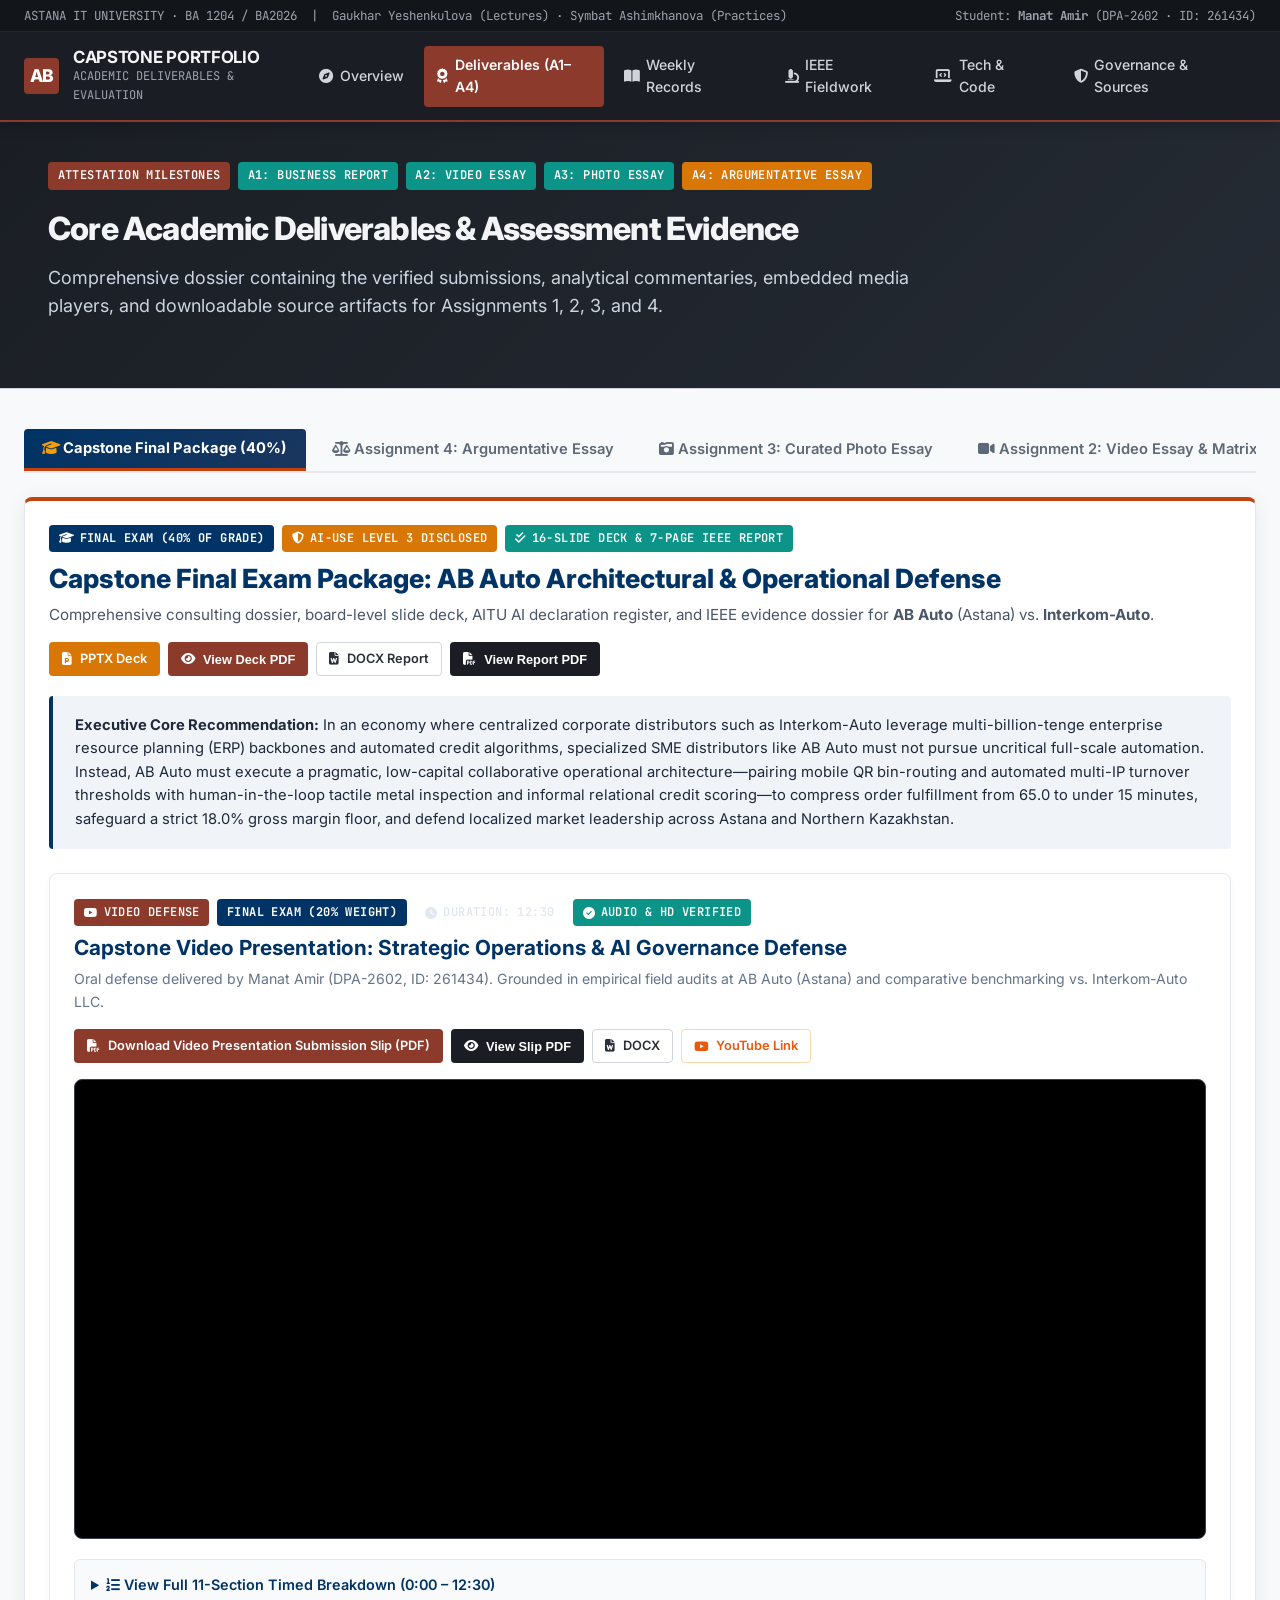
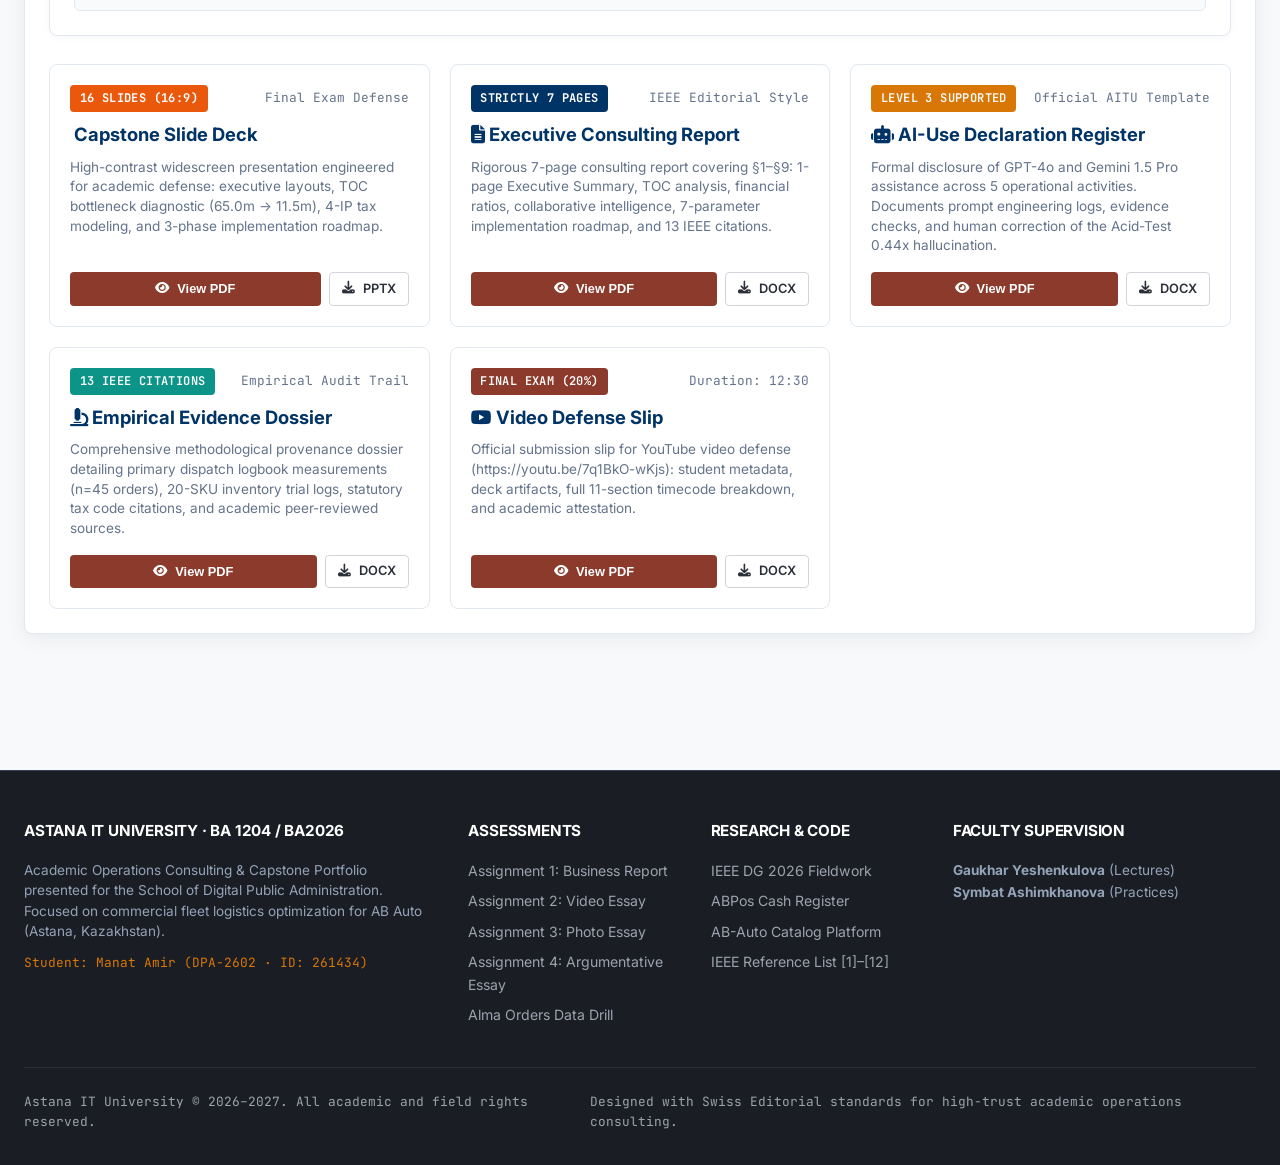
==== commit 72313c97: "Add Capstone video submission slip and embed YouTube defense presentation" ====
--- a/deliverables.html
+++ b/deliverables.html
@@ -131,7 +131,88 @@
           <strong>Executive Core Recommendation:</strong> In an economy where centralized corporate distributors such as Interkom-Auto leverage multi-billion-tenge enterprise resource planning (ERP) backbones and automated credit algorithms, specialized SME distributors like AB Auto must not pursue uncritical full-scale automation. Instead, AB Auto must execute a pragmatic, low-capital collaborative operational architecture—pairing mobile QR bin-routing and automated multi-IP turnover thresholds with human-in-the-loop tactile metal inspection and informal relational credit scoring—to compress order fulfillment from 65.0 to under 15 minutes, safeguard a strict 18.0% gross margin floor, and defend localized market leadership across Astana and Northern Kazakhstan.
         </div>
 
-        <!-- 4 Deliverable Cards Grid -->
+        <!-- Capstone Video Presentation (Final Exam, 20% Weight) -->
+        <div style="background: #FFFFFF; border: 1px solid #E2E8F0; border-radius: 8px; padding: 1.5rem; margin-bottom: 1.75rem; box-shadow: 0 2px 10px rgba(0,0,0,0.03);">
+          <div style="display: flex; justify-content: space-between; align-items: flex-start; flex-wrap: wrap; gap: 1rem; margin-bottom: 1rem;">
+            <div>
+              <div style="display: flex; align-items: center; gap: 0.5rem; margin-bottom: 0.25rem; flex-wrap: wrap;">
+                <span class="badge badge-crimson"><i class="fab fa-youtube"></i> Video Defense</span>
+                <span class="badge" style="background: #003366; color: #FFFFFF; font-weight: 700;">Final Exam (20% Weight)</span>
+                <span class="badge badge-dark"><i class="fas fa-clock"></i> Duration: 12:30</span>
+                <span class="badge badge-emerald"><i class="fas fa-check-circle"></i> Audio &amp; HD Verified</span>
+              </div>
+              <h3 style="font-size: 1.3rem; font-weight: 700; color: #003366; margin-top: 0.25rem;">
+                Capstone Video Presentation: Strategic Operations &amp; AI Governance Defense
+              </h3>
+              <p style="font-size: 0.88rem; color: #64748B; margin-top: 0.25rem;">
+                Oral defense delivered by Manat Amir (DPA-2602, ID: 261434). Grounded in empirical field audits at AB Auto (Astana) and comparative benchmarking vs. Interkom-Auto LLC.
+              </p>
+            </div>
+            <div style="display: flex; gap: 0.5rem; flex-wrap: wrap;">
+              <a href="assets/docs/MANAT_DPA2602_BA2026_Capstone_Video.pdf" target="_blank" class="btn btn-crimson btn-sm">
+                <i class="fas fa-file-pdf"></i> Download Video Presentation Submission Slip (PDF)
+              </a>
+              <button class="btn btn-dark btn-sm" data-open-pdf="assets/docs/MANAT_DPA2602_BA2026_Capstone_Video.pdf" data-pdf-title="Capstone Video Submission Slip (PDF)">
+                <i class="fas fa-eye"></i> View Slip PDF
+              </button>
+              <a href="assets/docs/MANAT_DPA2602_BA2026_Capstone_Video.docx" class="btn btn-outline btn-sm" download>
+                <i class="fas fa-file-word"></i> DOCX
+              </a>
+              <a href="https://youtu.be/7q1BkO-wKjs" target="_blank" rel="noopener noreferrer" class="btn btn-outline btn-sm" style="color: #EA580C; border-color: #FED7AA;">
+                <i class="fab fa-youtube"></i> YouTube Link
+              </a>
+            </div>
+          </div>
+
+          <!-- YouTube Embed Player -->
+          <div style="position: relative; width: 100%; border-radius: var(--radius-md); overflow: hidden; background: #000; margin-bottom: 1.25rem; border: 1px solid var(--border-dark);">
+            <iframe width="100%" height="450" src="https://www.youtube.com/embed/7q1BkO-wKjs" title="AB Auto Capstone Strategic Operations Defense" frameborder="0" allow="accelerometer; autoplay; clipboard-write; encrypted-media; gyroscope; picture-in-picture" allowfullscreen></iframe>
+          </div>
+
+          <!-- Timed Coverage Synopsis -->
+          <details style="background: #F8FAFC; border: 1px solid #E2E8F0; border-radius: 6px; padding: 0.85rem 1rem;">
+            <summary style="font-weight: 600; color: #003366; cursor: pointer; font-size: 0.9rem;">
+              <i class="fas fa-list-ol text-amber"></i> View Full 11-Section Timed Breakdown (0:00 – 12:30)
+            </summary>
+            <div style="margin-top: 0.75rem; display: grid; grid-template-columns: repeat(auto-fit, minmax(280px, 1fr)); gap: 0.65rem; font-size: 0.82rem; line-height: 1.45;">
+              <div style="background: #FFF; padding: 0.65rem; border: 1px solid #E2E8F0; border-radius: 4px;">
+                <strong style="color: #C2410C;">0:00 – 1:00</strong> · <strong>Executive Recommendation:</strong> 4-IP Art. 683 scale, ABPos, rejection of TOO 12% VAT.
+              </div>
+              <div style="background: #FFF; padding: 0.65rem; border: 1px solid #E2E8F0; border-radius: 4px;">
+                <strong style="color: #C2410C;">1:00 – 2:00</strong> · <strong>§1 Business Context:</strong> Dual-Hub Koktal 15B &amp; Abylai Khan 62, 34.0M ₸ buffer inventory.
+              </div>
+              <div style="background: #FFF; padding: 0.65rem; border: 1px solid #E2E8F0; border-radius: 4px;">
+                <strong style="color: #C2410C;">2:00 – 3:00</strong> · <strong>§2 Stakeholder Symbiosis:</strong> LCV downtime &gt;25,000 ₸/day; 4–5 STO partners (45% wholesale).
+              </div>
+              <div style="background: #FFF; padding: 0.65rem; border: 1px solid #E2E8F0; border-radius: 4px;">
+                <strong style="color: #C2410C;">3:00 – 4:15</strong> · <strong>§3 Business Model:</strong> 4-IP 3% tax vs Interkom-Auto TOO; Adopt bin routing, Adapt ABPos, Reject robotic gates.
+              </div>
+              <div style="background: #FFF; padding: 0.65rem; border: 1px solid #E2E8F0; border-radius: 4px;">
+                <strong style="color: #C2410C;">4:15 – 5:15</strong> · <strong>§4 Human–AI Model:</strong> 4-zone matrix (tactile check, OCR intake, reorder alerts, &lt;60s Kaspi delist).
+              </div>
+              <div style="background: #FFF; padding: 0.65rem; border: 1px solid #E2E8F0; border-radius: 4px;">
+                <strong style="color: #C2410C;">5:15 – 6:30</strong> · <strong>§5a Operations &amp; Supply Chain:</strong> Eliminating 35-min phone lookup, dispatch 65.0m &rarr; 11.5m, 0 fines.
+              </div>
+              <div style="background: #FFF; padding: 0.65rem; border: 1px solid #E2E8F0; border-radius: 4px;">
+                <strong style="color: #C2410C;">6:30 – 7:45</strong> · <strong>§5b Omnichannel &amp; §5c Workforce:</strong> Kaspi QR cash &gt;3.0M ₸/day, WhatsApp trade desk, 4 capability pillars.
+              </div>
+              <div style="background: #FFF; padding: 0.65rem; border: 1px solid #E2E8F0; border-radius: 4px;">
+                <strong style="color: #C2410C;">7:45 – 9:00</strong> · <strong>§6 Governance &amp; Failover:</strong> Monday 09:00 peak outage protocol, 12h offline kit, 3-tier escalation under 15m.
+              </div>
+              <div style="background: #FFF; padding: 0.65rem; border: 1px solid #E2E8F0; border-radius: 4px;">
+                <strong style="color: #C2410C;">9:00 – 10:15</strong> · <strong>§7 Financial Audit:</strong> Current 2.33x, Net Margin 7.0%, Acid-Test 0.44x; refuting GPT-4o false insolvency warning.
+              </div>
+              <div style="background: #FFF; padding: 0.65rem; border: 1px solid #E2E8F0; border-radius: 4px;">
+                <strong style="color: #C2410C;">10:15 – 11:30</strong> · <strong>§8 12-Month Roadmap:</strong> H1 STO ledger, H2 WhatsApp balance sync, H3 Predictive reorder engine across 7 parameters.
+              </div>
+              <div style="background: #FFF; padding: 0.65rem; border: 1px solid #E2E8F0; border-radius: 4px;">
+                <strong style="color: #C2410C;">11:30 – 12:30</strong> · <strong>§9 Flywheel &amp; Stress Test:</strong> Reinforcing flywheel, mitigation across 5 macro shocks (tax, OCR, Kaspi, border, telecom).
+              </div>
+            </div>
+          </details>
+        </div>
+
+        <!-- 5 Deliverable Cards Grid -->
         <div style="display: grid; grid-template-columns: repeat(auto-fit, minmax(290px, 1fr)); gap: 1.25rem;">
           
           <!-- Card 1: Slide Deck -->
@@ -225,6 +306,30 @@
                 <i class="fas fa-eye"></i> View PDF
               </button>
               <a href="assets/docs/MANAT_DPA2602_BA2026_Capstone_Evidence.docx" class="btn btn-outline btn-sm" download>
+                <i class="fas fa-download"></i> DOCX
+              </a>
+            </div>
+          </div>
+
+          <!-- Card 5: Video Defense Slip -->
+          <div style="border: 1px solid #E2E8F0; border-radius: 8px; padding: 1.25rem; background: #FFFFFF; display: flex; flex-direction: column; justify-content: space-between;">
+            <div>
+              <div style="display: flex; justify-content: space-between; align-items: center; margin-bottom: 0.5rem;">
+                <span class="badge badge-crimson">Final Exam (20%)</span>
+                <span style="font-size: 0.8rem; font-family: var(--font-mono); color: #64748B;">Duration: 12:30</span>
+              </div>
+              <h3 style="font-size: 1.15rem; font-weight: 700; color: #003366; margin-bottom: 0.5rem;">
+                <i class="fab fa-youtube text-crimson"></i> Video Defense Slip
+              </h3>
+              <p style="font-size: 0.85rem; color: #64748B; line-height: 1.45; margin-bottom: 1rem;">
+                Official submission slip for YouTube video defense (https://youtu.be/7q1BkO-wKjs): student metadata, deck artifacts, full 11-section timecode breakdown, and academic attestation.
+              </p>
+            </div>
+            <div style="display: flex; gap: 0.5rem; flex-wrap: wrap; margin-top: auto;">
+              <button class="btn btn-crimson btn-sm" style="flex: 1;" data-open-pdf="assets/docs/MANAT_DPA2602_BA2026_Capstone_Video.pdf" data-pdf-title="Capstone Video Submission Slip (PDF)">
+                <i class="fas fa-eye"></i> View PDF
+              </button>
+              <a href="assets/docs/MANAT_DPA2602_BA2026_Capstone_Video.docx" class="btn btn-outline btn-sm" download>
                 <i class="fas fa-download"></i> DOCX
               </a>
             </div>
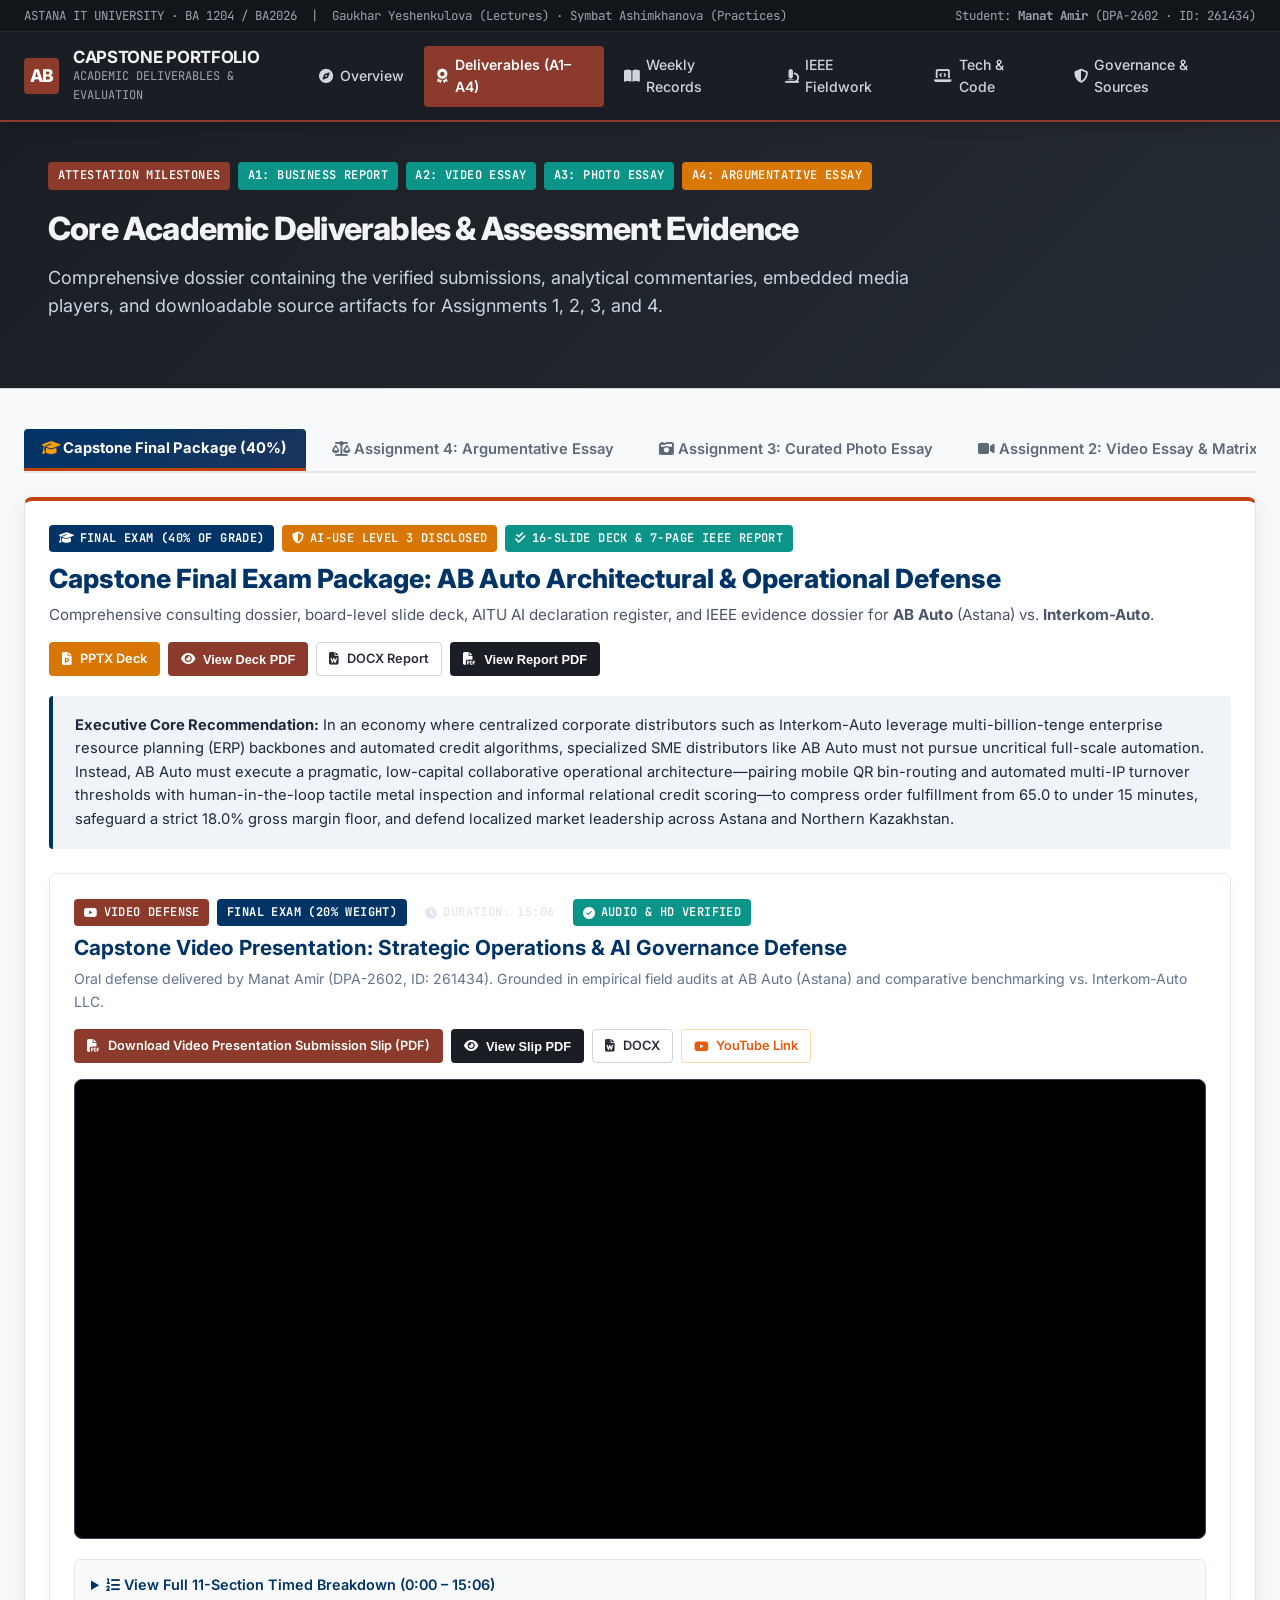
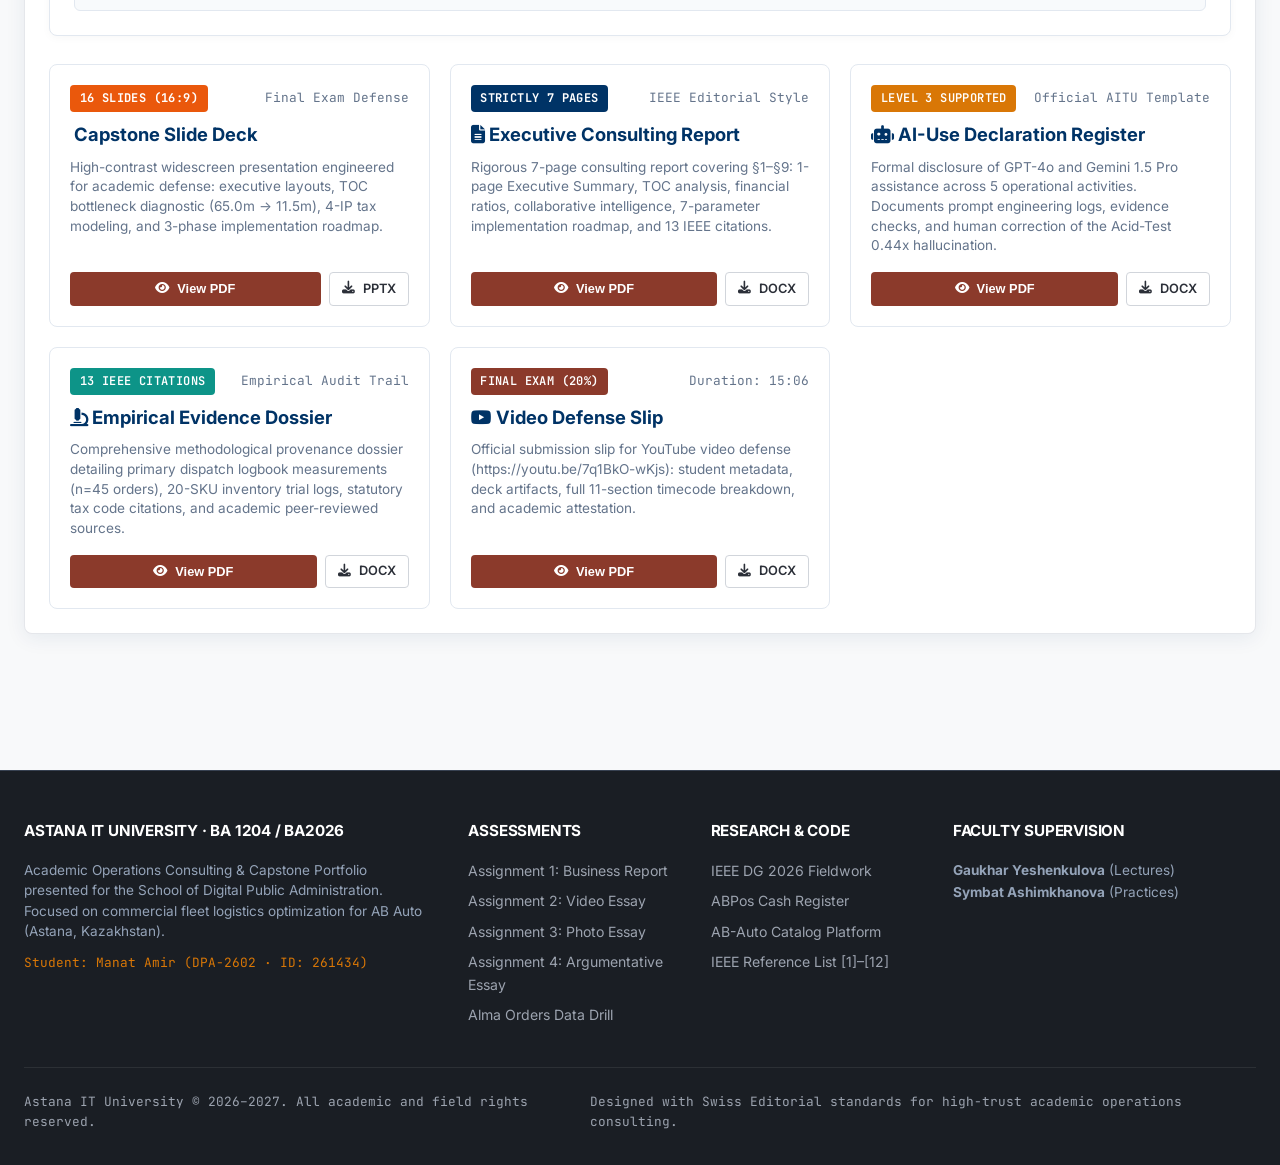
==== commit 906fb4d2: "Update Capstone video duration to actual 15:06 across submission slip and portfolio" ====
--- a/deliverables.html
+++ b/deliverables.html
@@ -138,7 +138,7 @@
               <div style="display: flex; align-items: center; gap: 0.5rem; margin-bottom: 0.25rem; flex-wrap: wrap;">
                 <span class="badge badge-crimson"><i class="fab fa-youtube"></i> Video Defense</span>
                 <span class="badge" style="background: #003366; color: #FFFFFF; font-weight: 700;">Final Exam (20% Weight)</span>
-                <span class="badge badge-dark"><i class="fas fa-clock"></i> Duration: 12:30</span>
+                <span class="badge badge-dark"><i class="fas fa-clock"></i> Duration: 15:06</span>
                 <span class="badge badge-emerald"><i class="fas fa-check-circle"></i> Audio &amp; HD Verified</span>
               </div>
               <h3 style="font-size: 1.3rem; font-weight: 700; color: #003366; margin-top: 0.25rem;">
@@ -172,41 +172,41 @@
           <!-- Timed Coverage Synopsis -->
           <details style="background: #F8FAFC; border: 1px solid #E2E8F0; border-radius: 6px; padding: 0.85rem 1rem;">
             <summary style="font-weight: 600; color: #003366; cursor: pointer; font-size: 0.9rem;">
-              <i class="fas fa-list-ol text-amber"></i> View Full 11-Section Timed Breakdown (0:00 – 12:30)
+              <i class="fas fa-list-ol text-amber"></i> View Full 11-Section Timed Breakdown (0:00 – 15:06)
             </summary>
             <div style="margin-top: 0.75rem; display: grid; grid-template-columns: repeat(auto-fit, minmax(280px, 1fr)); gap: 0.65rem; font-size: 0.82rem; line-height: 1.45;">
               <div style="background: #FFF; padding: 0.65rem; border: 1px solid #E2E8F0; border-radius: 4px;">
-                <strong style="color: #C2410C;">0:00 – 1:00</strong> · <strong>Executive Recommendation:</strong> 4-IP Art. 683 scale, ABPos, rejection of TOO 12% VAT.
+                <strong style="color: #C2410C;">0:00 – 1:15</strong> · <strong>Executive Recommendation:</strong> Scaling via 4-IP structure, ABPos; rejection of TOO 12% VAT.
               </div>
               <div style="background: #FFF; padding: 0.65rem; border: 1px solid #E2E8F0; border-radius: 4px;">
-                <strong style="color: #C2410C;">1:00 – 2:00</strong> · <strong>§1 Business Context:</strong> Dual-Hub Koktal 15B &amp; Abylai Khan 62, 34.0M ₸ buffer inventory.
+                <strong style="color: #C2410C;">1:15 – 2:30</strong> · <strong>§1 Business Context:</strong> Dual-Hub Koktal 15B &amp; Abylai Khan 62; governing 34.0M ₸ buffer inventory.
               </div>
               <div style="background: #FFF; padding: 0.65rem; border: 1px solid #E2E8F0; border-radius: 4px;">
-                <strong style="color: #C2410C;">2:00 – 3:00</strong> · <strong>§2 Stakeholder Symbiosis:</strong> LCV downtime &gt;25,000 ₸/day; 4–5 STO partners (45% wholesale).
+                <strong style="color: #C2410C;">2:30 – 3:45</strong> · <strong>§2 Stakeholder Symbiosis:</strong> LCV downtime &gt;25,000 ₸/day; 4–5 partner STOs (45% wholesale).
               </div>
               <div style="background: #FFF; padding: 0.65rem; border: 1px solid #E2E8F0; border-radius: 4px;">
-                <strong style="color: #C2410C;">3:00 – 4:15</strong> · <strong>§3 Business Model:</strong> 4-IP 3% tax vs Interkom-Auto TOO; Adopt bin routing, Adapt ABPos, Reject robotic gates.
+                <strong style="color: #C2410C;">3:45 – 5:10</strong> · <strong>§3 Business Model:</strong> 4-IP 3% tax vs Interkom-Auto TOO; Adopt bin routing, Adapt ABPos, Reject robotic gates.
               </div>
               <div style="background: #FFF; padding: 0.65rem; border: 1px solid #E2E8F0; border-radius: 4px;">
-                <strong style="color: #C2410C;">4:15 – 5:15</strong> · <strong>§4 Human–AI Model:</strong> 4-zone matrix (tactile check, OCR intake, reorder alerts, &lt;60s Kaspi delist).
+                <strong style="color: #C2410C;">5:10 – 6:30</strong> · <strong>§4 Human–AI Model:</strong> 4-zone matrix: tactile check, OCR intake, reorder alerts, &lt;60s Kaspi delisting.
               </div>
               <div style="background: #FFF; padding: 0.65rem; border: 1px solid #E2E8F0; border-radius: 4px;">
-                <strong style="color: #C2410C;">5:15 – 6:30</strong> · <strong>§5a Operations &amp; Supply Chain:</strong> Eliminating 35-min phone lookup, dispatch 65.0m &rarr; 11.5m, 0 fines.
+                <strong style="color: #C2410C;">6:30 – 8:00</strong> · <strong>§5a Operations &amp; Supply Chain:</strong> Eliminating 35-min phone lookup; lead time 65.0m &rarr; 11.5m [-82.3%]; 0 Kaspi fines.
               </div>
               <div style="background: #FFF; padding: 0.65rem; border: 1px solid #E2E8F0; border-radius: 4px;">
-                <strong style="color: #C2410C;">6:30 – 7:45</strong> · <strong>§5b Omnichannel &amp; §5c Workforce:</strong> Kaspi QR cash &gt;3.0M ₸/day, WhatsApp trade desk, 4 capability pillars.
+                <strong style="color: #C2410C;">8:00 – 9:30</strong> · <strong>§5b Omnichannel &amp; §5c Workforce:</strong> Kaspi QR cash &gt;3.0M ₸/day; B2B WhatsApp trade desk; 4 capability pillars.
               </div>
               <div style="background: #FFF; padding: 0.65rem; border: 1px solid #E2E8F0; border-radius: 4px;">
-                <strong style="color: #C2410C;">7:45 – 9:00</strong> · <strong>§6 Governance &amp; Failover:</strong> Monday 09:00 peak outage protocol, 12h offline kit, 3-tier escalation under 15m.
+                <strong style="color: #C2410C;">9:30 – 11:00</strong> · <strong>§6 Governance &amp; Failover:</strong> Monday 09:00 peak outage protocol; 12h offline kit; 3-tier escalation under 15m.
               </div>
               <div style="background: #FFF; padding: 0.65rem; border: 1px solid #E2E8F0; border-radius: 4px;">
-                <strong style="color: #C2410C;">9:00 – 10:15</strong> · <strong>§7 Financial Audit:</strong> Current 2.33x, Net Margin 7.0%, Acid-Test 0.44x; refuting GPT-4o false insolvency warning.
+                <strong style="color: #C2410C;">11:00 – 12:30</strong> · <strong>§7 Financial Audit:</strong> Current 2.33x, Net Margin 7.0%, Acid-Test 0.44x; refuting GPT-4o false bankruptcy warning.
               </div>
               <div style="background: #FFF; padding: 0.65rem; border: 1px solid #E2E8F0; border-radius: 4px;">
-                <strong style="color: #C2410C;">10:15 – 11:30</strong> · <strong>§8 12-Month Roadmap:</strong> H1 STO ledger, H2 WhatsApp balance sync, H3 Predictive reorder engine across 7 parameters.
+                <strong style="color: #C2410C;">12:30 – 13:45</strong> · <strong>§8 12-Month Roadmap:</strong> H1: STO ledger pilot; H2: WhatsApp balance sync; H3: Predictive GAZelle reorder engine.
               </div>
               <div style="background: #FFF; padding: 0.65rem; border: 1px solid #E2E8F0; border-radius: 4px;">
-                <strong style="color: #C2410C;">11:30 – 12:30</strong> · <strong>§9 Flywheel &amp; Stress Test:</strong> Reinforcing flywheel, mitigation across 5 macro shocks (tax, OCR, Kaspi, border, telecom).
+                <strong style="color: #C2410C;">13:45 – 15:06</strong> · <strong>§9 Flywheel &amp; Stress Test:</strong> Reinforcing flywheel; mitigation across 5 macro shocks (tax, OCR, Kaspi, border, telecom).
               </div>
             </div>
           </details>
@@ -316,7 +316,7 @@
             <div>
               <div style="display: flex; justify-content: space-between; align-items: center; margin-bottom: 0.5rem;">
                 <span class="badge badge-crimson">Final Exam (20%)</span>
-                <span style="font-size: 0.8rem; font-family: var(--font-mono); color: #64748B;">Duration: 12:30</span>
+                <span style="font-size: 0.8rem; font-family: var(--font-mono); color: #64748B;">Duration: 15:06</span>
               </div>
               <h3 style="font-size: 1.15rem; font-weight: 700; color: #003366; margin-bottom: 0.5rem;">
                 <i class="fab fa-youtube text-crimson"></i> Video Defense Slip
